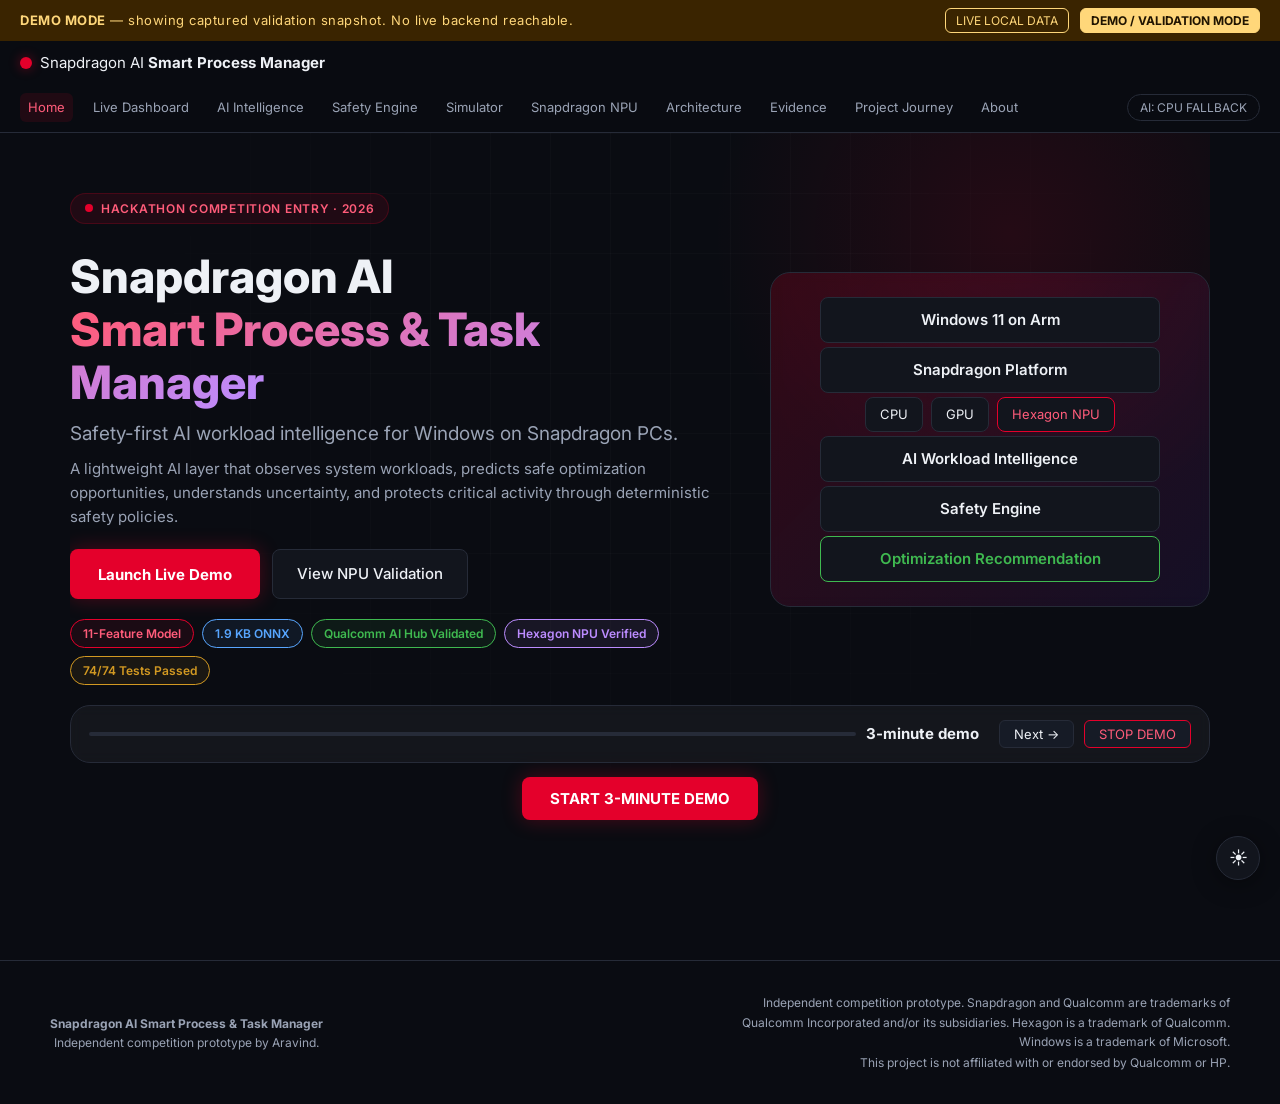
==== website/index.html @ 173e1f27 "Build competition website and deploy to Vercel" ====
<!doctype html>
<html lang="en">
<head>
<meta charset="utf-8">
<meta name="viewport" content="width=device-width, initial-scale=1">
<title>Snapdragon AI Smart Process &amp; Task Manager — Competition Showcase</title>
<meta name="description" content="Safety-first AI workload intelligence for Windows on Snapdragon PCs. ONNX model validated on Qualcomm Snapdragon X Elite CRD with Hexagon NPU execution via Qualcomm AI Hub.">
<link rel="stylesheet" href="styles.css">
<link rel="preconnect" href="https://fonts.googleapis.com">
<link rel="preconnect" href="https://fonts.gstatic.com" crossorigin>
<link href="https://fonts.googleapis.com/css2?family=Inter:wght@300;400;500;600;700;800;900&family=JetBrains+Mono:wght@400;500&display=swap" rel="stylesheet">
</head>
<body>

<!-- Mode bar -->
<div id="modebar" class="modebar" hidden>
  <span><b id="modename">DEMO MODE</b> — showing captured validation snapshot. No live backend reachable.</span>
  <span class="modeswitch">
    <button id="btn-live" title="Use live local backend if reachable">LIVE LOCAL DATA</button>
    <button id="btn-demo" class="on" title="Use bundled snapshot">DEMO / VALIDATION MODE</button>
  </span>
</div>

<!-- Navigation -->
<header class="topnav">
  <div class="brand"><span class="dot"></span><span>Snapdragon AI <b>Smart Process Manager</b></span></div>
  <nav id="nav">
    <a href="#home" class="active">Home</a>
    <a href="#dashboard">Live Dashboard</a>
    <a href="#ai">AI Intelligence</a>
    <a href="#safety">Safety Engine</a>
    <a href="#simulator">Simulator</a>
    <a href="#npu">Snapdragon NPU</a>
    <a href="#architecture">Architecture</a>
    <a href="#evidence">Evidence</a>
    <a href="#journey">Project Journey</a>
    <a href="#about">About</a>
  </nav>
  <div class="backend-pill" id="backend-pill" title="Inference backend status">…</div>
</header>

<main>

<!-- ============================================================ -->
<!-- HOME -->
<!-- ============================================================ -->
<section id="home" class="hero active">
  <div class="hero-bg">
    <div class="hero-glow"></div>
    <div class="hero-grid-bg"></div>
  </div>
  <div class="hero-content">
    <div class="hero-left">
      <div class="hero-badge">
        <span class="pulse-dot"></span>
        Hackathon Competition Entry · 2026
      </div>
      <h1>Snapdragon AI<br><span class="gradient-text">Smart Process &amp; Task Manager</span></h1>
      <p class="sub">Safety-first AI workload intelligence for Windows on Snapdragon PCs.</p>
      <p class="desc">A lightweight AI layer that observes system workloads, predicts safe optimization
      opportunities, understands uncertainty, and protects critical activity through deterministic safety policies.</p>
      <div class="cta">
        <button class="primary btn-glow" id="cta-demo">Launch Live Demo</button>
        <a class="btn-ghost" href="#npu">View NPU Validation</a>
      </div>
      <div class="badges">
        <span class="badge badge-red">11-Feature Model</span>
        <span class="badge badge-blue">1.9 KB ONNX</span>
        <span class="badge badge-green">Qualcomm AI Hub Validated</span>
        <span class="badge badge-purple">Hexagon NPU Verified</span>
        <span class="badge badge-orange">74/74 Tests Passed</span>
      </div>
    </div>
    <div class="hero-right">
      <div class="diagram glass hero-diagram">
        <div class="dnode">Windows 11 on Arm</div>
        <div class="darrow"></div>
        <div class="dnode">Snapdragon Platform</div>
        <div class="darrow"></div>
        <div class="drow"><span>CPU</span><span>GPU</span><span class="hl">Hexagon NPU</span></div>
        <div class="darrow"></div>
        <div class="dnode">AI Workload Intelligence</div>
        <div class="darrow"></div>
        <div class="dnode">Safety Engine</div>
        <div class="darrow"></div>
        <div class="dnode accent">Optimization Recommendation</div>
      </div>
    </div>
  </div>

  <!-- Demo tour bar -->
  <div class="tourbar glass" id="tourbar" hidden>
    <div class="tour-progress"><div class="tour-progress-fill" id="tour-progress"></div></div>
    <b id="tourtitle">3-minute demo</b><span id="tourtext"></span>
    <button id="tour-next" class="btn-small">Next →</button>
    <button id="tour-stop" class="btn-small btn-danger">STOP DEMO</button>
  </div>
  <div class="tourstart"><button class="primary btn-glow" id="tour-start">START 3-MINUTE DEMO</button></div>
</section>

<!-- ============================================================ -->
<!-- LIVE DASHBOARD -->
<!-- ============================================================ -->
<section id="dashboard">
  <div class="section-header">
    <h2>Live System Dashboard <span class="tag tag-green" id="dash-src">LIVE</span></h2>
    <p class="lede">Real-time system telemetry and AI-enriched process intelligence.</p>
  </div>
  <div class="grid" id="syscards"></div>

  <h3>Platform Information</h3>
  <div class="cards3" id="platform-cards"></div>

  <h3>Process Intelligence</h3>
  <div class="controls">
    <input id="q" placeholder="Filter processes by name...">
    <select id="fstate">
      <option value="">All states</option>
      <option>PROTECT</option>
      <option>OBSERVE</option>
      <option>REVIEW</option>
      <option>OPTIMIZATION CANDIDATE</option>
    </select>
    <span id="pcount" class="dim"></span>
  </div>
  <div class="tablewrap">
    <table>
      <thead><tr><th>Process</th><th>PID</th><th>CPU%</th><th>MEM%</th><th>Arch</th>
      <th>AI State</th><th>Conf</th><th>Familiarity</th><th>Safety Decision</th></tr></thead>
      <tbody id="procs"></tbody>
    </table>
  </div>
  <p class="dim small">Click any row to trace it through the AI pipeline.</p>
</section>

<!-- ============================================================ -->
<!-- AI INTELLIGENCE -->
<!-- ============================================================ -->
<section id="ai">
  <div class="section-header">
    <h2>AI Intelligence</h2>
    <p class="lede">Click a process from the dashboard to trace it through the complete AI pipeline.</p>
  </div>

  <div class="pipe" id="pipe">
    <div class="pstep" data-s="0"><b>OBSERVE</b><span>Telemetry</span></div>
    <div class="pstep" data-s="1"><b>UNDERSTAND</b><span>11 Features</span></div>
    <div class="pstep" data-s="2"><b>PREDICT</b><span>11→16→8→4</span></div>
    <div class="pstep" data-s="3"><b>CONFIDENCE / OOD</b><span>Calibrated × Familiarity</span></div>
    <div class="pstep" data-s="4"><b>SAFETY</b><span>Policy Decides</span></div>
    <div class="pstep" data-s="5"><b>RECOMMEND</b><span>Text Only</span></div>
  </div>

  <div class="card trace-card">
    <h3 id="trace-title">Select a process to trace it through the pipeline</h3>
    <div id="trace"></div>
  </div>

  <h3>Model Architecture</h3>
  <div class="arch-visual">
    <div class="arch-layer">
      <div class="arch-box input-box">11 Input Features</div>
      <div class="arch-detail">cpu_norm · cpu_trend · mem_norm · io_rate · net_level · is_foreground · on_battery · user_activity · arch_native · is_emulated · hist_cpu</div>
    </div>
    <div class="arch-connector"></div>
    <div class="arch-layer">
      <div class="arch-box">16 Neurons</div>
      <div class="arch-detail">ReLU Activation</div>
    </div>
    <div class="arch-connector"></div>
    <div class="arch-layer">
      <div class="arch-box">8 Neurons</div>
      <div class="arch-detail">ReLU Activation</div>
    </div>
    <div class="arch-connector"></div>
    <div class="arch-layer">
      <div class="arch-box">4 Outputs</div>
      <div class="arch-detail">Softmax → ArgMax</div>
    </div>
  </div>

  <div class="cards3">
    <div class="card"><h3>Model</h3><p>11 input features · MLP 11→16→8→4 · ReLU · Softmax · ArgMax · 1.9 KB ONNX · Opset 12</p></div>
    <div class="card"><h3>Confidence</h3><p>Calibrated probability × familiarity. Raw softmax is never trusted alone. Temperature scaling T=2.0 baked into the ONNX graph.</p></div>
    <div class="card"><h3>Out-of-Distribution</h3><p><b>KNOWN</b> or <b>UNKNOWN</b> — unfamiliar workloads are protected, never acted on. Centroid-distance familiarity model.</p></div>
  </div>

  <h3>Training</h3>
  <div class="cards3">
    <div class="card"><h3>Pure NumPy / Adam</h3><p>Model implemented using NumPy and exported to a hand-built ONNX graph. No sklearn/scipy dependencies.</p></div>
    <div class="card"><h3>Synthetic Data</h3><p>87.38% synthetic fit — explicitly NOT real-world accuracy. No label leakage in final training.</p></div>
    <div class="card"><h3>ONNX Operators</h3><p>Gemm · Relu · Softmax · ArgMax — four operators, 10 nodes, all verified on NPU.</p></div>
  </div>
</section>

<!-- ============================================================ -->
<!-- SAFETY ENGINE -->
<!-- ============================================================ -->
<section id="safety">
  <div class="section-header">
    <h2>AI Predicts. Safety Decides.</h2>
    <p class="lede">The system does not directly kill, terminate, suspend, or modify Windows processes.
    Every action is a simulation or recommendation only.</p>
  </div>

  <div class="cards4 safety-cards">
    <div class="card safety-card protect">
      <div class="safety-icon">&#x1F6E1;</div>
      <h3>PROTECT</h3>
      <p>Essential Windows/system activity. Never touched. This is the default under uncertainty.</p>
      <div class="safety-examples">
        <span>System-critical process</span>
        <span>Foreground application</span>
        <span>Unknown workload</span>
      </div>
    </div>
    <div class="card safety-card observe">
      <div class="safety-icon">&#x1F441;</div>
      <h3>OBSERVE</h3>
      <p>Normal activity requiring monitoring. No action taken, continuous observation.</p>
      <div class="safety-examples">
        <span>User-important process</span>
        <span>Known workload</span>
      </div>
    </div>
    <div class="card safety-card review">
      <div class="safety-icon">&#x2753;</div>
      <h3>REVIEW</h3>
      <p>Uncertain or unfamiliar workload. Low familiarity increases caution.</p>
      <div class="safety-examples">
        <span>New/unfamiliar process</span>
        <span>Low confidence score</span>
      </div>
    </div>
    <div class="card safety-card candidate">
      <div class="safety-icon">&#x2705;</div>
      <h3>OPTIMIZATION CANDIDATE</h3>
      <p>Safe recommendation opportunity — simulation only. Never destructive.</p>
      <div class="safety-examples">
        <span>Known safe flexible background</span>
        <span>High confidence + high familiarity</span>
      </div>
    </div>
  </div>

  <h3>Safety Pipeline</h3>
  <div class="safety-pipeline">
    <div class="sp-step"><b>MODEL PREDICTION</b><span>What the neural network thinks</span></div>
    <div class="sp-arrow">→</div>
    <div class="sp-step"><b>CALIBRATED CONFIDENCE</b><span>Temperature-scaled probability</span></div>
    <div class="sp-arrow">→</div>
    <div class="sp-step"><b>FAMILIARITY / OOD</b><span>Centroid distance check</span></div>
    <div class="sp-arrow">→</div>
    <div class="sp-step"><b>FINAL SAFETY DECISION</b><span>Deterministic policy</span></div>
  </div>

  <div class="card">
    <h3>Safety Principles</h3>
    <ul class="safety-principles">
      <li>Uncertainty causes <b>more caution</b>, not more aggressive optimization.</li>
      <li>A real workload receiving zero optimization candidates is acceptable.</li>
      <li>Model vote vs final decision are separate in code, API, UI, and logs.</li>
      <li>Zero process-control code paths (audited).</li>
      <li>Reversible by design — actions exist only as simulated projections.</li>
    </ul>
  </div>
</section>

<!-- ============================================================ -->
<!-- SIMULATOR -->
<!-- ============================================================ -->
<section id="simulator">
  <div class="section-header">
    <h2>Safe Optimization Simulator <span class="tag tag-orange">SIMULATED / PROJECTED</span></h2>
    <p class="lede">Non-destructive simulation. Nothing is actually killed, suspended, modified, or terminated.</p>
  </div>

  <div class="controls">
    <select id="simset">
      <option value="sync">Background Sync (optimization candidate)</option>
      <option value="active">Active Foreground App (protect)</option>
      <option value="uncertain">Uncertain Workload (review)</option>
      <option value="critical">System-Critical Process (protect)</option>
      <option value="presentation">Presentation Scenario</option>
    </select>
    <button id="simrun" class="primary">Run Simulation</button>
  </div>

  <div id="simout"></div>
</section>

<!-- ============================================================ -->
<!-- SNAPDRAGON NPU -->
<!-- ============================================================ -->
<section id="npu">
  <div class="section-header">
    <h2>Snapdragon NPU Validation <span class="tag tag-green">REAL QUALCOMM VALIDATION</span></h2>
    <p class="warn">HOSTED REFERENCE HARDWARE · MODEL-LEVEL VALIDATION · Snapdragon X Elite CRD</p>
  </div>

  <div class="cards3 npu-jobs">
    <div class="card job-card">
      <div class="job-status success">SUCCESS</div>
      <h3>Compile</h3>
      <div class="job-id">jp0m9yd0g</div>
      <p>Model: process_classifier.onnx<br>Runtime: ONNX · Input (1,11) · Opset 12</p>
    </div>
    <div class="card job-card">
      <div class="job-status success">SUCCESS</div>
      <h3>Profile</h3>
      <div class="job-id">jpxlrj1lp</div>
      <p>Target: <b>Snapdragon X Elite CRD</b><br>
      Device: sc8380xp · Windows 11<br>
      Hexagon: v73<br>
      Executed nodes: <b>10/10 NPU</b></p>
    </div>
    <div class="card job-card">
      <div class="job-status success">SUCCESS</div>
      <h3>Inference</h3>
      <div class="job-id">j5wlrew3p</div>
      <p>CPU/NPU agreement: <b>4/4</b><br>
      Max probability difference: <b>0.0015</b></p>
    </div>
  </div>

  <!-- NPU Execution Flow -->
  <h3>NPU Execution Pipeline</h3>
  <div class="npu-flow">
    <div class="npu-node">ONNX Model<br><span>1.9 KB</span></div>
    <div class="npu-arrow">→</div>
    <div class="npu-node">Qualcomm AI Hub<br><span>Cloud compile</span></div>
    <div class="npu-arrow">→</div>
    <div class="npu-node">Compile<br><span>jp0m9yd0g</span></div>
    <div class="npu-arrow">→</div>
    <div class="npu-node">Profile<br><span>jpxlrj1lp</span></div>
    <div class="npu-arrow">→</div>
    <div class="npu-node npu-hl">Hexagon NPU<br><span>v73 · 10/10 nodes</span></div>
    <div class="npu-arrow">→</div>
    <div class="npu-node">Inference<br><span>j5wlrew3p</span></div>
    <div class="npu-arrow">→</div>
    <div class="npu-node npu-accent">Output Verified<br><span>4/4 agreement</span></div>
  </div>

  <h3>CPU vs NPU Output Comparison</h3>
  <div class="tablewrap">
    <table>
      <thead><tr><th>Probe</th><th>CPU Output</th><th>NPU Output</th><th>Max Prob Diff</th><th>Agree</th></tr></thead>
      <tbody id="cmp"></tbody>
    </table>
  </div>

  <h3>Local CPU Measurements</h3>
  <div class="cards4">
    <div class="card metric"><div class="metric-value">0.024 ms</div><div class="metric-label">Single-row CPU inference</div></div>
    <div class="card metric"><div class="metric-value">0.051 ms</div><div class="metric-label">Batch-64 CPU inference</div></div>
    <div class="card metric"><div class="metric-value">13.06 ms</div><div class="metric-label">Model load time</div></div>
    <div class="card metric"><div class="metric-value">1.9 KB</div><div class="metric-label">Model size</div></div>
  </div>
  <p class="dim small">LOCAL CPU MEASUREMENTS · No battery savings claims · No universal performance claims</p>

  <!-- Hardware distinction cards -->
  <h3>Hardware Status</h3>
  <div class="cards3 hw-cards">
    <div class="card hw-card">
      <h4>Local Development Machine</h4>
      <p><b>Dell Inspiron 15</b> · Intel Core i5 · Windows x64</p>
      <p>AI backend: <b class="warn">CPU FALLBACK</b></p>
      <p class="dim">No Snapdragon NPU — expected, not a failure.</p>
    </div>
    <div class="card hw-card">
      <h4>Qualcomm Validation</h4>
      <p><b>Snapdragon X Elite CRD</b> · Hexagon v73</p>
      <p>NPU inference: <b class="ok">VERIFIED</b></p>
      <p class="dim">Hosted reference platform, not HP hardware.</p>
    </div>
    <div class="card hw-card">
      <h4>Target Platform</h4>
      <p><b>Snapdragon-powered HP PCs</b></p>
      <p>OS: Windows 11 on Arm</p>
      <p class="dim">Full application validation requires physical HP Snapdragon hardware.</p>
    </div>
  </div>
</section>

<!-- ============================================================ -->
<!-- ARCHITECTURE -->
<!-- ============================================================ -->
<section id="architecture">
  <div class="section-header">
    <h2>System Architecture</h2>
    <p class="lede">Complete pipeline from telemetry to safe recommendation.</p>
  </div>

  <div class="diagram glass arch-full">
    <div class="dnode">Windows 11 on Arm</div><div class="darrow"></div>
    <div class="dnode">System Telemetry (tiered sampler, ~1% CPU)</div><div class="darrow"></div>
    <div class="dnode">Process Feature Extraction (11 signals)</div><div class="darrow"></div>
    <div class="dnode">11-Feature AI Classifier</div><div class="darrow"></div>
    <div class="dnode">ONNX Runtime</div><div class="darrow"></div>
    <div class="dnode">Qualcomm Execution Path</div><div class="darrow"></div>
    <div class="dnode hl">Hexagon NPU on Snapdragon</div><div class="darrow"></div>
    <div class="dnode">Confidence + OOD Familiarity</div><div class="darrow"></div>
    <div class="dnode">Safety Policy Engine</div><div class="darrow"></div>
    <div class="dnode accent">Recommendation / Simulation → Dashboard</div>
  </div>

  <div class="cards2">
    <div class="card">
      <h3>Primary Path <span class="tag tag-green">REAL</span></h3>
      <p>Telemetry → Features → ONNX → Snapdragon NPU → Confidence/OOD → Safety → Recommendation</p>
    </div>
    <div class="card">
      <h3>Fallback Path <span class="tag tag-orange">CPU FALLBACK</span></h3>
      <p>Unsupported local hardware → CPU fallback. Telemetry, safety, and UI never depend on which backend runs inference.</p>
    </div>
  </div>

  <h3>Label System</h3>
  <div class="cards3">
    <div class="card"><h3><span class="tag tag-green">REAL</span></h3><p>Actually measured or verified. Real telemetry, real process list, real Qualcomm jobs, real NPU profile, real inference results, 74/74 tests.</p></div>
    <div class="card"><h3><span class="tag tag-orange">SIMULATED</span></h3><p>Generated by the safe demo simulator. Reduce background activity, defer background work, projected effects.</p></div>
    <div class="card"><h3><span class="tag tag-blue">TARGET</span></h3><p>Intended future deployment. HP Snapdragon laptop, full end-to-end HP hardware validation.</p></div>
  </div>
</section>

<!-- ============================================================ -->
<!-- EVIDENCE -->
<!-- ============================================================ -->
<section id="evidence">
  <div class="section-header">
    <h2>Competition Evidence <span class="tag tag-green">VERIFIED FACTS ONLY</span></h2>
  </div>

  <div class="cards4 evidence-grid" id="evgrid"></div>

  <h3>Validation Documents</h3>
  <div class="cards3 doc-links">
    <a class="card doc-card" href="https://github.com/Aravind13115/snapdragon/blob/main/docs/SNAPDRAGON_NPU_VALIDATION.md" target="_blank" rel="noopener">
      <h4>NPU Validation</h4><p>Phase 4 results: Hub jobs, 4/4 argmax agreement</p>
    </a>
    <a class="card doc-card" href="https://github.com/Aravind13115/snapdragon/blob/main/docs/SNAPDRAGON_NPU_BENCHMARK.md" target="_blank" rel="noopener">
      <h4>NPU Benchmark</h4><p>Real measurements: CPU timing, model size</p>
    </a>
    <a class="card doc-card" href="https://github.com/Aravind13115/snapdragon/blob/main/FINAL_COMPETITION_PACKAGE.md" target="_blank" rel="noopener">
      <h4>Competition Package</h4><p>Complete submission package</p>
    </a>
    <a class="card doc-card" href="https://github.com/Aravind13115/snapdragon/blob/main/FINAL_PHASE4_NPU_REPORT.md" target="_blank" rel="noopener">
      <h4>Phase 4 Report</h4><p>Qualcomm NPU validation details</p>
    </a>
    <a class="card doc-card" href="https://github.com/Aravind13115/snapdragon/blob/main/SUBMISSION_CHECKLIST.md" target="_blank" rel="noopener">
      <h4>Submission Checklist</h4><p>Pre-submission verification</p>
    </a>
    <a class="card doc-card" href="https://github.com/Aravind13115/snapdragon/blob/main/TEST_REPORT_PHASE1_TO_2.5.md" target="_blank" rel="noopener">
      <h4>Test Report</h4><p>Phase 1-2.5 test results</p>
    </a>
  </div>
</section>

<!-- ============================================================ -->
<!-- PROJECT JOURNEY -->
<!-- ============================================================ -->
<section id="journey">
  <div class="section-header">
    <h2>Project Journey</h2>
    <p class="lede">Complete development timeline from system observation to competition submission.</p>
  </div>

  <div class="timeline">
    <div class="tl-item">
      <div class="tl-marker done"></div>
      <div class="tl-content">
        <h3>Phase 1 — System Observation</h3>
        <p class="tl-status tag tag-green">VERIFIED</p>
        <p>Implemented real system telemetry: CPU, RAM, disk, network, battery, uptime, live process list,
        platform detection, CPU architecture detection, foreground application detection, safety guard,
        dry-run optimization planner, and dashboard.</p>
      </div>
    </div>
    <div class="tl-item">
      <div class="tl-marker done"></div>
      <div class="tl-content">
        <h3>Phase 2 — AI Layer</h3>
        <p class="tl-status tag tag-green">VERIFIED</p>
        <p>11-feature neural network (11→16→8→4, ReLU, Softmax, ArgMax). Pure NumPy/Adam training.
        ONNX export (1.9 KB, opset 12). Synthetic train/test: 93.22% train, 87.38% test.</p>
      </div>
    </div>
    <div class="tl-item">
      <div class="tl-marker done"></div>
      <div class="tl-content">
        <h3>Phase 2.5 — Calibration + OOD + Safety</h3>
        <p class="tl-status tag tag-green">VERIFIED</p>
        <p>Removed protected-process label leakage. Temperature scaling T=2.0. Centroid-distance familiarity
        model for OOD detection. Four safety states: PROTECT, OBSERVE, REVIEW, OPTIMIZATION CANDIDATE.</p>
      </div>
    </div>
    <div class="tl-item">
      <div class="tl-marker done"></div>
      <div class="tl-content">
        <h3>Phase 2.7 — Low-Overhead Monitoring</h3>
        <p class="tl-status tag tag-green">VERIFIED</p>
        <p>Tiered sampler with PID cache and reuse detection. Monitoring overhead reduced from ~6-8% bursts
        to ~1.0% steady CPU. ~70 MB RAM. Decision logging and history API.</p>
      </div>
    </div>
    <div class="tl-item">
      <div class="tl-marker done"></div>
      <div class="tl-content">
        <h3>Phase 3 — Safe Optimization Simulator</h3>
        <p class="tl-status tag tag-green">VERIFIED</p>
        <p>Non-destructive simulation with four demo scenarios. Every result marked SIMULATED or PROJECTED.
        Zero process-control code paths.</p>
      </div>
    </div>
    <div class="tl-item">
      <div class="tl-marker done"></div>
      <div class="tl-content">
        <h3>Phase 4 — Qualcomm Snapdragon NPU Validation</h3>
        <p class="tl-status tag tag-green">FULLY NPU VALIDATED</p>
        <p>Compile jp0m9yd0g, Profile jpxlrj1lp (10/10 NPU nodes), Inference j5wlrew3p (4/4 CPU/NPU agreement).
        Snapdragon X Elite CRD, Hexagon v73, Windows 11.</p>
      </div>
    </div>
    <div class="tl-item">
      <div class="tl-marker final"></div>
      <div class="tl-content">
        <h3>Final — Competition Package</h3>
        <p class="tl-status tag tag-blue">SUBMITTED</p>
        <p>Complete documentation, evidence, presentation materials, and submission checklist.
        All phases verified. Technical core frozen.</p>
      </div>
    </div>
  </div>
</section>

<!-- ============================================================ -->
<!-- DECISION HISTORY -->
<!-- ============================================================ -->
<section id="decisions">
  <div class="section-header">
    <h2>Decision History</h2>
    <p class="lede">Model vote vs safety decision, with reasons. Every decision is logged.</p>
  </div>
  <div class="controls">
    <select id="dstate">
      <option value="">All</option>
      <option>PROTECT</option>
      <option>OBSERVE</option>
      <option>REVIEW</option>
      <option>OPTIMIZATION CANDIDATE</option>
    </select>
    <span id="dcount" class="dim"></span>
  </div>
  <div class="tablewrap">
    <table>
      <thead><tr><th>Time</th><th>Process</th><th>AI State</th><th>Conf</th>
      <th>Familiarity</th><th>Safety</th><th>Recommendation</th><th>Result</th></tr></thead>
      <tbody id="decrows"></tbody>
    </table>
  </div>
</section>

<!-- ============================================================ -->
<!-- ABOUT -->
<!-- ============================================================ -->
<section id="about">
  <div class="section-header">
    <h2>About</h2>
  </div>

  <div class="card about-card">
    <p class="lede">Independent competition prototype. Safety-first AI workload intelligence
    for Windows 11 on Snapdragon-powered HP PCs.</p>
    <p>The system observes real workloads, understands workload behavior, predicts optimization
    opportunities, measures confidence and familiarity, becomes more conservative when uncertain,
    separates AI prediction from safety policy, never directly kills or modifies processes,
    and simulates optimization safely.</p>
    <p>The ONNX model has been successfully validated on Qualcomm Snapdragon X Elite reference
    hardware with Hexagon NPU execution through Qualcomm AI Hub.</p>
    <p>The technology is Snapdragon-targeted. The NPU model validation is real.
    The full HP end-to-end application still requires physical HP Snapdragon hardware.</p>
  </div>

  <div class="cards4 about-facts">
    <div class="card"><h4>AI Predicts</h4><p>11-feature ONNX neural network with calibrated confidence</p></div>
    <div class="card"><h4>Safety Decides</h4><p>Deterministic policy engine, not the AI, makes the final call</p></div>
    <div class="card"><h4>Non-Destructive</h4><p>Zero process-control operations, simulation only</p></div>
    <div class="card"><h4>NPU Validated</h4><p>Real Qualcomm AI Hub verification on Snapdragon X Elite CRD</p></div>
  </div>
</section>

</main>

<footer>
  <div class="footer-content">
    <div>
      <b>Snapdragon AI Smart Process &amp; Task Manager</b>
      <p>Independent competition prototype by Aravind.</p>
    </div>
    <div class="footer-legal">
      <p>Independent competition prototype. Snapdragon and Qualcomm are trademarks of
      Qualcomm Incorporated and/or its subsidiaries. Hexagon is a trademark of Qualcomm.
      Windows is a trademark of Microsoft.</p>
      <p>This project is not affiliated with or endorsed by Qualcomm or HP.</p>
    </div>
  </div>
</footer>

<script src="site.js"></script>
</body>
</html>
---- website/styles.css ----
/* ============================================================
   Snapdragon AI Smart Process Manager — Competition Showcase
   Premium dark theme with Snapdragon-inspired red accent
   ============================================================ */

:root {
  --bg: #0a0c12;
  --bg2: #0e1118;
  --panel: rgba(255,255,255,.045);
  --card: #12151d;
  --card2: #161b26;
  --line: #262b38;
  --line2: #2e3547;
  --txt: #eef1f6;
  --dim: #9aa3b5;
  --dim2: #6b7385;
  --acc: #e4002b;
  --acc2: #ff5c7a;
  --acc-glow: rgba(228,0,43,.45);
  --ok: #3fb950;
  --ok-dim: #2d8a3e;
  --warn: #d29922;
  --warn-dim: #a67c00;
  --blue: #58a6ff;
  --purple: #bc8cff;
  --grad: linear-gradient(135deg, rgba(228,0,43,.18), rgba(88,40,160,.14));
  --grad2: linear-gradient(135deg, rgba(228,0,43,.25), rgba(188,140,255,.15));
  --radius: 14px;
  --radius-sm: 8px;
  --radius-lg: 20px;
  --shadow: 0 4px 24px rgba(0,0,0,.4);
  --shadow-lg: 0 8px 48px rgba(0,0,0,.5);
  --font: 'Inter', system-ui, -apple-system, sans-serif;
  --mono: 'JetBrains Mono', 'Consolas', monospace;
  --transition: .3s cubic-bezier(.4,0,.2,1);
}

/* Light theme overrides */
body.light-theme {
  --bg: #f5f6f8;
  --bg2: #ffffff;
  --panel: rgba(0,0,0,.03);
  --card: #ffffff;
  --card2: #f0f1f4;
  --line: #dde0e6;
  --line2: #c8ccd4;
  --txt: #1a1d24;
  --dim: #5a6270;
  --dim2: #8a92a0;
  --shadow: 0 4px 16px rgba(0,0,0,.08);
  --shadow-lg: 0 8px 32px rgba(0,0,0,.12);
  --grad: linear-gradient(135deg, rgba(228,0,43,.08), rgba(88,40,160,.06));
  --grad2: linear-gradient(135deg, rgba(228,0,43,.12), rgba(188,140,255,.08));
}

/* Theme transition */
body, .card, .glass, .topnav, .modebar, table, th, td, input, select, button, .dnode, .npu-node, .tl-content, .sp-step, .arch-box {
  transition: background-color var(--transition), color var(--transition), border-color var(--transition), box-shadow var(--transition);
}

* { box-sizing: border-box; margin: 0; padding: 0; }

body {
  background: var(--bg);
  color: var(--txt);
  font: 15px/1.6 var(--font);
  -webkit-font-smoothing: antialiased;
  overflow-x: hidden;
}

a { color: var(--blue); text-decoration: none; }
a:hover { text-decoration: underline; }

/* ============ MODE BAR ============ */
.modebar {
  display: flex;
  justify-content: space-between;
  align-items: center;
  gap: 12px;
  flex-wrap: wrap;
  padding: 8px 20px;
  background: #3a2400;
  color: #ffd77a;
  font-size: 13px;
  letter-spacing: .04em;
}
body.light-theme .modebar { background: #fff3cd; color: #856404; }
.modeswitch button { cursor: pointer; }
.modeswitch button {
  background: transparent;
  color: #ffd77a;
  border: 1px solid #ffd77a;
  border-radius: 6px;
  padding: 4px 10px;
  margin-left: 6px;
  font-size: 12px;
  font-family: var(--font);
}
.modeswitch button.on { background: #ffd77a; color: #201400; font-weight: 700; }

/* ============ NAVIGATION ============ */
.topnav {
  position: sticky;
  top: 0;
  z-index: 50;
  display: flex;
  align-items: center;
  gap: 18px;
  padding: 10px 20px;
  background: rgba(10,12,18,.92);
  backdrop-filter: blur(12px);
  -webkit-backdrop-filter: blur(12px);
  border-bottom: 1px solid var(--line);
  flex-wrap: wrap;
}
body.light-theme .topnav { background: rgba(245,246,248,.92); }
.brand {
  display: flex;
  align-items: center;
  gap: 8px;
  font-size: 15px;
  white-space: nowrap;
}
.dot {
  width: 12px;
  height: 12px;
  border-radius: 50%;
  background: var(--acc);
  box-shadow: 0 0 12px var(--acc-glow);
  animation: pulse 2s infinite;
}
@keyframes pulse {
  0%, 100% { box-shadow: 0 0 8px var(--acc-glow); }
  50% { box-shadow: 0 0 20px var(--acc-glow); }
}
#nav { display: flex; gap: 12px; flex-wrap: wrap; font-size: 13px; }
#nav a { color: var(--dim); text-decoration: none; padding: 4px 8px; border-radius: 6px; transition: all var(--transition); }
#nav a:hover { color: var(--txt); background: var(--panel); text-decoration: none; }
#nav a.active { color: var(--acc2); background: rgba(228,0,43,.1); }
.backend-pill {
  margin-left: auto;
  font-size: 12px;
  border: 1px solid var(--line);
  border-radius: 20px;
  padding: 3px 12px;
  color: var(--dim);
  white-space: nowrap;
}

/* ============ MAIN LAYOUT ============ */
main { max-width: 1180px; margin: 0 auto; padding: 0 20px 60px; }
section { padding: 40px 0 8px; display: none; }
section.active { display: block; animation: fadeIn .5s ease; }
@keyframes fadeIn { from { opacity: 0; transform: translateY(12px); } to { opacity: 1; transform: translateY(0); } }

.section-header { margin-bottom: 20px; }
h1 { font-size: clamp(28px, 4.5vw, 46px); line-height: 1.15; margin: 10px 0; font-weight: 800; }
h2 { font-size: 26px; margin: 0 0 8px; font-weight: 700; }
h3 { font-size: 16px; margin: 18px 0 8px; font-weight: 600; }
h4 { font-size: 14px; margin: 8px 0 4px; font-weight: 600; }
.sub { font-size: 19px; color: var(--dim); margin-bottom: 8px; }
.desc { color: var(--dim); max-width: 640px; margin-bottom: 12px; }
.lede { color: var(--dim); max-width: 900px; margin-bottom: 16px; }
.dim { color: var(--dim); }
.small { font-size: 12px; }
.warn { color: var(--warn); }
.ok { color: var(--ok); }
.hl { color: var(--acc2); }

/* ============ HERO ============ */
.hero { position: relative; padding: 60px 0 40px; overflow: hidden; }
.hero-bg { position: absolute; top: 0; left: 0; right: 0; bottom: 0; pointer-events: none; z-index: -1; }
.hero-glow {
  position: absolute;
  top: -200px;
  right: -100px;
  width: 600px;
  height: 600px;
  background: radial-gradient(circle, rgba(228,0,43,.12) 0%, transparent 70%);
  border-radius: 50%;
  animation: glowPulse 4s ease-in-out infinite;
}
@keyframes glowPulse {
  0%, 100% { opacity: .6; transform: scale(1); }
  50% { opacity: 1; transform: scale(1.1); }
}
.hero-grid-bg {
  position: absolute;
  inset: 0;
  background-image:
    linear-gradient(rgba(255,255,255,.02) 1px, transparent 1px),
    linear-gradient(90deg, rgba(255,255,255,.02) 1px, transparent 1px);
  background-size: 60px 60px;
  mask-image: radial-gradient(ellipse at 50% 30%, black 30%, transparent 70%);
}
.hero-content {
  display: grid;
  grid-template-columns: 1.2fr .8fr;
  gap: 40px;
  align-items: center;
}
@media (max-width: 860px) { .hero-content { grid-template-columns: 1fr; } }
.hero-badge {
  display: inline-flex;
  align-items: center;
  gap: 8px;
  font-size: 12px;
  font-weight: 600;
  letter-spacing: .06em;
  text-transform: uppercase;
  color: var(--acc2);
  background: rgba(228,0,43,.1);
  border: 1px solid rgba(228,0,43,.2);
  border-radius: 20px;
  padding: 5px 14px;
  margin-bottom: 16px;
}
.pulse-dot {
  width: 8px; height: 8px;
  border-radius: 50%;
  background: var(--acc);
  animation: pulse 2s infinite;
}
.gradient-text {
  background: linear-gradient(135deg, var(--acc2), var(--purple));
  -webkit-background-clip: text;
  -webkit-text-fill-color: transparent;
  background-clip: text;
}
.cta { display: flex; gap: 12px; margin: 20px 0; flex-wrap: wrap; }
button { cursor: pointer; font-family: var(--font); }
.primary {
  background: var(--acc);
  color: #fff;
  border: none;
  border-radius: var(--radius-sm);
  padding: 12px 28px;
  font-size: 15px;
  font-weight: 700;
  transition: all var(--transition);
}
.primary:hover { background: #c00025; transform: translateY(-1px); box-shadow: 0 4px 16px rgba(228,0,43,.4); }
.btn-glow { box-shadow: 0 0 20px rgba(228,0,43,.3); }
.btn-ghost {
  background: var(--card);
  color: var(--txt);
  border: 1px solid var(--line);
  border-radius: var(--radius-sm);
  padding: 12px 24px;
  font-size: 15px;
  font-weight: 500;
  text-decoration: none;
  display: inline-block;
  transition: all var(--transition);
}
.btn-ghost:hover { border-color: var(--acc); color: var(--acc2); text-decoration: none; }
.btn-small {
  background: var(--card2);
  color: var(--txt);
  border: 1px solid var(--line);
  border-radius: 6px;
  padding: 5px 14px;
  font-size: 13px;
  transition: all var(--transition);
}
.btn-small:hover { border-color: var(--acc); }
.btn-danger { border-color: var(--acc); color: var(--acc2); }
.badges { display: flex; gap: 8px; flex-wrap: wrap; margin-top: 14px; }
.badge {
  font-size: 12px;
  font-weight: 600;
  border-radius: 20px;
  padding: 4px 12px;
  border: 1px solid;
}
.badge-red { border-color: var(--acc); color: var(--acc2); background: rgba(228,0,43,.08); }
.badge-blue { border-color: var(--blue); color: var(--blue); background: rgba(88,166,255,.08); }
.badge-green { border-color: var(--ok); color: var(--ok); background: rgba(63,185,80,.08); }
.badge-purple { border-color: var(--purple); color: var(--purple); background: rgba(188,140,255,.08); }
.badge-orange { border-color: var(--warn); color: var(--warn); background: rgba(210,153,34,.08); }

/* ============ DIAGRAM ============ */
.glass {
  background: var(--panel);
  border: 1px solid var(--line);
  border-radius: var(--radius-lg);
  padding: 20px;
  backdrop-filter: blur(6px);
}
.diagram { text-align: center; background: var(--grad); }
.dnode {
  background: var(--card);
  border: 1px solid var(--line);
  border-radius: var(--radius-sm);
  padding: 10px 16px;
  margin: 4px auto;
  max-width: 340px;
  font-weight: 600;
  transition: all var(--transition);
}
.dnode:hover { border-color: var(--acc); box-shadow: 0 0 12px rgba(228,0,43,.15); }
.dnode.hl { border-color: var(--acc); color: var(--acc2); box-shadow: 0 0 16px rgba(228,0,43,.12); }
.dnode.accent { border-color: var(--ok); color: var(--ok); }
.darrow { color: var(--dim); line-height: 1; font-size: 18px; }
.drow { display: flex; gap: 8px; justify-content: center; flex-wrap: wrap; }
.drow span {
  background: var(--card);
  border: 1px solid var(--line);
  border-radius: var(--radius-sm);
  padding: 6px 14px;
  font-size: 13px;
}
.drow span.hl { border-color: var(--acc); color: var(--acc2); }

/* ============ TOUR ============ */
.tourbar {
  display: flex;
  gap: 10px;
  align-items: center;
  margin-top: 20px;
  flex-wrap: wrap;
  padding: 14px 18px;
}
.tour-progress {
  flex: 1;
  min-width: 120px;
  height: 4px;
  background: var(--line);
  border-radius: 4px;
  overflow: hidden;
}
.tour-progress-fill {
  height: 100%;
  background: var(--acc);
  border-radius: 4px;
  transition: width .5s ease;
  width: 0%;
}
.tourstart { margin-top: 14px; text-align: center; }

/* ============ CARDS ============ */
.cards2 { display: grid; grid-template-columns: repeat(auto-fit, minmax(320px, 1fr)); gap: 14px; }
.cards3 { display: grid; grid-template-columns: repeat(auto-fit, minmax(280px, 1fr)); gap: 14px; }
.cards4 { display: grid; grid-template-columns: repeat(auto-fit, minmax(240px, 1fr)); gap: 14px; }
.card {
  background: var(--card);
  border: 1px solid var(--line);
  border-radius: var(--radius);
  padding: 18px;
  transition: all var(--transition);
}
.card:hover { border-color: var(--line2); box-shadow: var(--shadow); transform: translateY(-2px); }
.card .big { font-size: 24px; font-weight: 700; }
.grid { display: grid; grid-template-columns: repeat(auto-fit, minmax(150px, 1fr)); gap: 12px; margin-bottom: 16px; }

/* ============ TAGS ============ */
.tag {
  font-size: 11px;
  font-weight: 600;
  border: 1px solid;
  border-radius: 12px;
  padding: 2px 10px;
  vertical-align: middle;
  letter-spacing: .04em;
}
.tag-green { border-color: var(--ok); color: var(--ok); background: rgba(63,185,80,.08); }
.tag-orange { border-color: var(--warn); color: var(--warn); background: rgba(210,153,34,.08); }
.tag-blue { border-color: var(--blue); color: var(--blue); background: rgba(88,166,255,.08); }

/* ============ TABLES ============ */
.controls { display: flex; gap: 8px; margin: 12px 0; flex-wrap: wrap; align-items: center; }
input, select {
  background: var(--card2);
  color: var(--txt);
  border: 1px solid var(--line);
  border-radius: 6px;
  padding: 8px 12px;
  font-size: 14px;
  font-family: var(--font);
  transition: border-color var(--transition);
}
input:focus, select:focus { outline: none; border-color: var(--acc); }
.tablewrap { overflow-x: auto; border: 1px solid var(--line); border-radius: var(--radius); }
table { width: 100%; border-collapse: collapse; font-size: 13px; min-width: 760px; }
th, td { text-align: left; padding: 8px 12px; border-bottom: 1px solid var(--line); }
th { color: var(--dim); font-size: 11px; text-transform: uppercase; letter-spacing: .06em; background: var(--card2); }
tr:hover td { background: var(--panel); }
td { transition: background var(--transition); }

/* ============ PIPELINE ============ */
.pipe { display: flex; gap: 6px; flex-wrap: wrap; margin: 16px 0; }
.pstep {
  flex: 1;
  min-width: 120px;
  background: var(--card);
  border: 1px solid var(--line);
  border-radius: var(--radius);
  padding: 14px 10px;
  text-align: center;
  transition: all .4s ease;
}
.pstep span { display: block; font-size: 11px; color: var(--dim); margin-top: 4px; }
.pstep b { font-size: 13px; }
.pstep.lit {
  border-color: var(--acc);
  box-shadow: 0 0 16px rgba(228,0,43,.35);
  transform: scale(1.04);
  background: rgba(228,0,43,.06);
}
.trace-card { min-height: 120px; }

/* ============ ARCHITECTURE VISUAL ============ */
.arch-visual {
  display: flex;
  align-items: center;
  gap: 0;
  margin: 20px 0;
  flex-wrap: wrap;
  justify-content: center;
}
.arch-layer { text-align: center; }
.arch-box {
  background: var(--card);
  border: 2px solid var(--line);
  border-radius: var(--radius);
  padding: 14px 20px;
  font-weight: 700;
  font-size: 15px;
  transition: all var(--transition);
}
.arch-box:hover { border-color: var(--acc); box-shadow: 0 0 16px rgba(228,0,43,.2); }
.arch-detail { font-size: 11px; color: var(--dim); margin-top: 4px; max-width: 200px; }
.arch-connector {
  width: 40px;
  height: 2px;
  background: var(--line2);
  position: relative;
  flex-shrink: 0;
}
.arch-connector::after {
  content: '';
  position: absolute;
  right: 0;
  top: -3px;
  border: 4px solid transparent;
  border-left-color: var(--line2);
}

/* ============ SAFETY ============ */
.safety-cards { margin: 20px 0; }
.safety-card { text-align: center; position: relative; overflow: hidden; }
.safety-card::before {
  content: '';
  position: absolute;
  top: 0; left: 0; right: 0;
  height: 3px;
}
.safety-card.protect::before { background: var(--acc); }
.safety-card.observe::before { background: var(--blue); }
.safety-card.review::before { background: var(--warn); }
.safety-card.candidate::before { background: var(--ok); }
.safety-icon { font-size: 36px; margin-bottom: 8px; }
.safety-examples { margin-top: 10px; display: flex; flex-direction: column; gap: 4px; }
.safety-examples span {
  font-size: 11px;
  color: var(--dim);
  background: var(--card2);
  border-radius: 4px;
  padding: 3px 8px;
}
.safety-pipeline {
  display: flex;
  align-items: center;
  gap: 8px;
  flex-wrap: wrap;
  margin: 20px 0;
}
.sp-step {
  flex: 1;
  min-width: 140px;
  background: var(--card);
  border: 1px solid var(--line);
  border-radius: var(--radius);
  padding: 14px;
  text-align: center;
}
.sp-step b { display: block; font-size: 13px; margin-bottom: 4px; }
.sp-step span { font-size: 11px; color: var(--dim); }
.sp-arrow { font-size: 20px; color: var(--dim); flex-shrink: 0; }
.safety-principles { padding-left: 20px; }
.safety-principles li { margin-bottom: 8px; }

/* ============ SIMULATOR ============ */
#simout { margin-top: 16px; }
.sim-result {
  margin-top: 10px;
  padding: 12px;
  background: var(--card2);
  border-radius: var(--radius-sm);
  border: 1px solid var(--line);
  font-size: 13px;
}
.sim-stage {
  display: inline-block;
  font-size: 11px;
  font-weight: 600;
  padding: 3px 10px;
  border-radius: 12px;
  margin: 2px;
  background: var(--card2);
  border: 1px solid var(--line);
  color: var(--dim);
}
.sim-stage.active { border-color: var(--acc); color: var(--acc2); background: rgba(228,0,43,.08); }
.sim-stage.done { border-color: var(--ok); color: var(--ok); background: rgba(63,185,80,.08); }

/* ============ NPU ============ */
.npu-jobs { margin: 20px 0; }
.job-card { position: relative; padding-top: 24px; }
.job-status {
  position: absolute;
  top: 10px;
  right: 12px;
  font-size: 10px;
  font-weight: 700;
  padding: 2px 10px;
  border-radius: 12px;
  letter-spacing: .04em;
}
.job-status.success { background: rgba(63,185,80,.15); color: var(--ok); border: 1px solid var(--ok-dim); }
.job-id { font-family: var(--mono); font-size: 13px; color: var(--blue); margin: 4px 0; }
.npu-flow {
  display: flex;
  align-items: center;
  gap: 6px;
  flex-wrap: wrap;
  margin: 20px 0;
  justify-content: center;
}
.npu-node {
  background: var(--card);
  border: 1px solid var(--line);
  border-radius: var(--radius);
  padding: 12px 16px;
  text-align: center;
  min-width: 100px;
  transition: all var(--transition);
}
.npu-node span { display: block; font-size: 11px; color: var(--dim); margin-top: 2px; }
.npu-node:hover { border-color: var(--acc); transform: translateY(-2px); }
.npu-node.npu-hl { border-color: var(--acc); background: rgba(228,0,43,.06); box-shadow: 0 0 20px rgba(228,0,43,.15); }
.npu-node.npu-accent { border-color: var(--ok); background: rgba(63,185,80,.06); }
.npu-arrow { font-size: 18px; color: var(--dim); flex-shrink: 0; }
.metric { text-align: center; }
.metric-value { font-size: 28px; font-weight: 800; color: var(--acc2); }
.metric-label { font-size: 12px; color: var(--dim); margin-top: 4px; }
.hw-cards { margin: 20px 0; }
.hw-card h4 { color: var(--acc2); }

/* ============ ARCHITECTURE FULL ============ */
.arch-full { margin: 20px 0; padding: 30px 20px; }

/* ============ EVIDENCE ============ */
.evidence-grid { margin: 20px 0; }
.doc-links { margin: 16px 0; }
.doc-card { display: block; text-decoration: none; transition: all var(--transition); }
.doc-card:hover { border-color: var(--acc); text-decoration: none; transform: translateY(-2px); }
.doc-card h4 { color: var(--blue); }
.doc-card p { font-size: 13px; color: var(--dim); }

/* ============ TIMELINE ============ */
.timeline { position: relative; padding-left: 30px; margin: 20px 0; }
.timeline::before {
  content: '';
  position: absolute;
  left: 8px;
  top: 0;
  bottom: 0;
  width: 2px;
  background: var(--line2);
}
.tl-item { position: relative; margin-bottom: 24px; }
.tl-marker {
  position: absolute;
  left: -26px;
  top: 4px;
  width: 14px;
  height: 14px;
  border-radius: 50%;
  background: var(--ok);
  border: 3px solid var(--bg);
  box-shadow: 0 0 8px rgba(63,185,80,.4);
}
.tl-marker.final { background: var(--acc); box-shadow: 0 0 8px rgba(228,0,43,.4); }
.tl-content { background: var(--card); border: 1px solid var(--line); border-radius: var(--radius); padding: 16px 18px; }
.tl-content h3 { margin: 0 0 4px; }
.tl-status { margin-bottom: 8px; }

/* ============ ABOUT ============ */
.about-card { margin: 16px 0; }
.about-facts { margin: 16px 0; }

/* ============ FOOTER ============ */
footer {
  text-align: center;
  color: var(--dim);
  font-size: 12px;
  padding: 30px 20px;
  border-top: 1px solid var(--line);
  margin-top: 40px;
}
.footer-content {
  max-width: 1180px;
  margin: 0 auto;
  display: flex;
  justify-content: space-between;
  align-items: center;
  flex-wrap: wrap;
  gap: 16px;
}
.footer-legal { text-align: right; max-width: 500px; }
.footer-legal p { margin: 2px 0; }

/* ============ VERCEL SPEED INSIGHTS (hidden) ============ */
vercel-speed-insights { display: none !important; }

/* ============ RESPONSIVE ============ */
@media (max-width: 768px) {
  .topnav { padding: 8px 12px; gap: 8px; }
  #nav { gap: 6px; font-size: 12px; }
  #nav a { padding: 3px 6px; }
  .brand { font-size: 13px; }
  .backend-pill { display: none; }
  main { padding: 0 12px 40px; }
  h1 { font-size: 26px; }
  h2 { font-size: 22px; }
  .cards3, .cards4 { grid-template-columns: 1fr; }
  .pipe { flex-direction: column; }
  .pstep { min-width: auto; }
  .safety-pipeline { flex-direction: column; }
  .sp-arrow { transform: rotate(90deg); }
  .arch-visual { flex-direction: column; }
  .arch-connector { width: 2px; height: 30px; }
  .arch-connector::after { right: -3px; top: auto; bottom: 0; border: 4px solid transparent; border-top-color: var(--line2); }
  .npu-flow { flex-direction: column; }
  .npu-arrow { transform: rotate(90deg); }
  .hero { padding: 30px 0 20px; }
  .footer-content { flex-direction: column; text-align: center; }
  .footer-legal { text-align: center; }
  table { min-width: 600px; }
}

/* ============ SCROLLBAR ============ */
::-webkit-scrollbar { width: 8px; height: 8px; }
::-webkit-scrollbar-track { background: var(--bg); }
::-webkit-scrollbar-thumb { background: var(--line2); border-radius: 4px; }
::-webkit-scrollbar-thumb:hover { background: var(--dim); }

/* ============ SELECTION ============ */
::selection { background: rgba(228,0,43,.3); color: #fff; }

/* ============ THEME TOGGLE ============ */
.theme-toggle {
  position: fixed;
  bottom: 20px;
  right: 20px;
  z-index: 100;
  width: 44px;
  height: 44px;
  border-radius: 50%;
  background: var(--card);
  border: 1px solid var(--line);
  display: flex;
  align-items: center;
  justify-content: center;
  cursor: pointer;
  box-shadow: var(--shadow);
  transition: all var(--transition);
  font-size: 18px;
}
.theme-toggle:hover { border-color: var(--acc); box-shadow: 0 0 16px rgba(228,0,43,.2); }
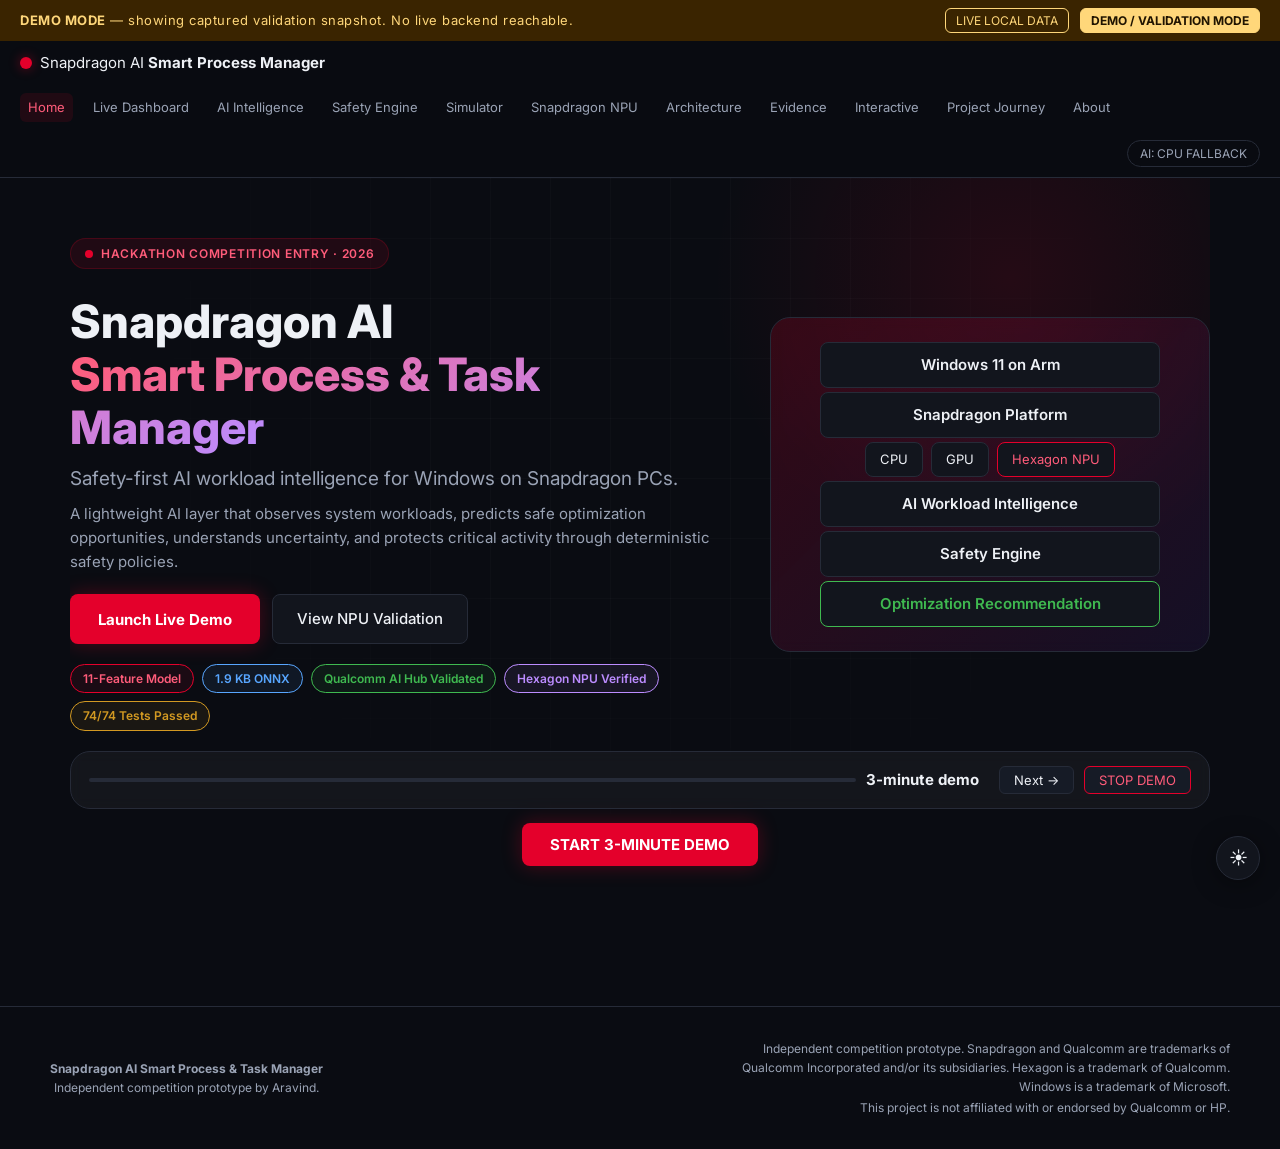
==== commit f4a5110d: "Add interactive technology environment with cursor particle system and scene transitions" ====
--- a/website/index.html
+++ b/website/index.html
@@ -33,6 +33,7 @@
     <a href="#npu">Snapdragon NPU</a>
     <a href="#architecture">Architecture</a>
     <a href="#evidence">Evidence</a>
+    <a href="#interactive">Interactive</a>
     <a href="#journey">Project Journey</a>
     <a href="#about">About</a>
   </nav>
@@ -96,6 +97,184 @@
     <button id="tour-stop" class="btn-small btn-danger">STOP DEMO</button>
   </div>
   <div class="tourstart"><button class="primary btn-glow" id="tour-start">START 3-MINUTE DEMO</button></div>
+</section>
+
+<!-- ============================================================ -->
+<!-- INTERACTIVE ARCHITECTURE -->
+<!-- ============================================================ -->
+<section id="interactive">
+  <div class="section-header">
+    <h2>Interactive Technology Environment</h2>
+    <p class="lede">Hover, click, or tap each technology node to explore what it does, why it exists, and how it connects to the next component.</p>
+  </div>
+
+  <div class="interactive-layout">
+    <div class="interactive-nodes" id="interactive-nodes">
+      <div class="inode" data-scene="windows" tabindex="0" role="button" aria-label="Windows 11 technology node">
+        <div class="inode-icon">&#x1F5A5;</div>
+        <div class="inode-label">Windows 11</div>
+        <div class="inode-sub">Workload Environment</div>
+      </div>
+      <div class="inode" data-scene="snapdragon" tabindex="0" role="button" aria-label="Snapdragon technology node">
+        <div class="inode-icon">&#x26A1;</div>
+        <div class="inode-label">Snapdragon</div>
+        <div class="inode-sub">Platform Silicon</div>
+      </div>
+      <div class="inode" data-scene="ai" tabindex="0" role="button" aria-label="AI Intelligence technology node">
+        <div class="inode-icon">&#x1F9E0;</div>
+        <div class="inode-label">AI Intelligence</div>
+        <div class="inode-sub">Neural Network</div>
+      </div>
+      <div class="inode" data-scene="safety" tabindex="0" role="button" aria-label="Safety Engine technology node">
+        <div class="inode-icon">&#x1F6E1;</div>
+        <div class="inode-label">Safety Engine</div>
+        <div class="inode-sub">Decision Gate</div>
+      </div>
+      <div class="inode" data-scene="optimization" tabindex="0" role="button" aria-label="Optimization Recommendation technology node">
+        <div class="inode-icon">&#x2705;</div>
+        <div class="inode-label">Optimization</div>
+        <div class="inode-sub">Recommendation</div>
+      </div>
+    </div>
+
+    <div class="scene-container" id="scene-container">
+      <div class="scene" data-scene="windows">
+        <div class="scene-label">Windows 11 Environment</div>
+        <div class="windows-desktop">
+          <div class="win-app foreground">
+            <div class="win-titlebar">Foreground App</div>
+            <div class="win-content">Active workload</div>
+          </div>
+          <div class="win-app background">
+            <div class="win-titlebar">Background App</div>
+            <div class="win-content">Background sync</div>
+          </div>
+          <div class="win-app system">
+            <div class="win-titlebar">System Process</div>
+            <div class="win-content">Windows service</div>
+          </div>
+          <div class="taskbar">
+            <div class="taskbar-item">Start</div>
+            <div class="taskbar-item">Search</div>
+            <div class="taskbar-item active">App</div>
+          </div>
+        </div>
+        <div class="scene-caption">Windows is the workload environment being observed</div>
+      </div>
+
+      <div class="scene" data-scene="snapdragon">
+        <div class="scene-label">Snapdragon Platform</div>
+        <div class="chip-visual">
+          <div class="chip-base"></div>
+          <div class="chip-component cpu">CPU</div>
+          <div class="chip-component gpu">GPU</div>
+          <div class="chip-component npu">Hexagon NPU</div>
+          <div class="chip-trace"></div>
+        </div>
+        <div class="snapdragon-info">
+          <div class="info-item"><span class="info-label">LOCAL:</span> CPU FALLBACK</div>
+          <div class="info-item"><span class="info-label">SNAPDRAGON MODEL VALIDATION:</span> VERIFIED</div>
+        </div>
+        <div class="scene-caption">Snapdragon NPU accelerates AI inference on supported hardware</div>
+      </div>
+
+      <div class="scene" data-scene="ai">
+        <div class="scene-label">AI Workload Intelligence</div>
+        <div class="neural-viz">
+          <div class="nn-layer">
+            <div class="nn-node"></div>
+            <div class="nn-node"></div>
+            <div class="nn-node"></div>
+            <div class="nn-node"></div>
+            <div class="nn-node"></div>
+            <div class="nn-node"></div>
+            <div class="nn-node"></div>
+            <div class="nn-node"></div>
+            <div class="nn-node"></div>
+            <div class="nn-node"></div>
+          </div>
+          <div class="nn-layer">
+            <div class="nn-node"></div>
+            <div class="nn-node"></div>
+            <div class="nn-node"></div>
+            <div class="nn-node"></div>
+            <div class="nn-node"></div>
+            <div class="nn-node"></div>
+          </div>
+          <div class="nn-layer">
+            <div class="nn-node"></div>
+            <div class="nn-node"></div>
+            <div class="nn-node"></div>
+            <div class="nn-node"></div>
+            <div class="nn-node"></div>
+          </div>
+          <div class="nn-layer">
+            <div class="nn-node output"></div>
+            <div class="nn-node output"></div>
+            <div class="nn-node output"></div>
+            <div class="nn-node output"></div>
+          </div>
+        </div>
+        <div class="ai-workloads">
+          <div class="workload-card">Foreground App</div>
+          <div class="workload-card">Background Sync</div>
+          <div class="workload-card">System Process</div>
+          <div class="workload-card">Unknown Workload</div>
+        </div>
+        <div class="scene-caption">11 features → 16 → 8 → 4 → Softmax → ArgMax</div>
+      </div>
+
+      <div class="scene" data-scene="safety">
+        <div class="scene-label">Safety Engine</div>
+        <div class="safety-gate-viz">
+          <div class="safety-gate-input">AI Prediction</div>
+          <div class="safety-gate-barrier">
+            <div class="gate-shield"></div>
+          </div>
+          <div class="safety-gate-branches">
+            <div class="gate-branch protect">PROTECT</div>
+            <div class="gate-branch observe">OBSERVE</div>
+            <div class="gate-branch review">REVIEW</div>
+            <div class="gate-branch candidate">OPTIMIZATION CANDIDATE</div>
+          </div>
+        </div>
+        <div class="safety-statement">
+          <strong>AI PREDICTS. SAFETY DECIDES.</strong>
+        </div>
+        <div class="scene-caption">The safety gate sits between AI prediction and any action</div>
+      </div>
+
+      <div class="scene" data-scene="optimization">
+        <div class="scene-label">Optimization Recommendation</div>
+        <div class="optimization-flow">
+          <div class="opt-step">Workload</div>
+          <div class="opt-arrow">→</div>
+          <div class="opt-step">AI Interpretation</div>
+          <div class="opt-arrow">→</div>
+          <div class="opt-step">Safety Check</div>
+          <div class="opt-arrow">→</div>
+          <div class="opt-step">Recommendation</div>
+          <div class="opt-arrow">→</div>
+          <div class="opt-step simulated">Simulation</div>
+        </div>
+        <div class="opt-outputs">
+          <div class="opt-output">REDUCE BACKGROUND ACTIVITY</div>
+          <div class="opt-output">DEFER BACKGROUND WORK</div>
+          <div class="opt-output">PROTECT FOREGROUND ACTIVITY</div>
+          <div class="opt-output">PROTECT SYSTEM-CRITICAL PROCESS</div>
+        </div>
+        <div class="scene-caption">Every recommendation is SIMULATED or PROJECTED — never destructive</div>
+      </div>
+    </div>
+
+    <div class="context-panel" id="context-panel">
+      <div class="context-placeholder">
+        <p>Select a technology node to explore its role in the system.</p>
+      </div>
+    </div>
+  </div>
+
+  <div class="cursor-canvas" id="cursor-canvas"></div>
 </section>
 
 <!-- ============================================================ -->
--- a/website/styles.css
+++ b/website/styles.css
@@ -679,3 +679,576 @@
   font-size: 18px;
 }
 .theme-toggle:hover { border-color: var(--acc); box-shadow: 0 0 16px rgba(228,0,43,.2); }
+
+/* ============================================================
+   INTERACTIVE TECHNOLOGY ENVIRONMENT
+   ============================================================ */
+
+.interactive-layout {
+  display: grid;
+  grid-template-columns: 200px 1fr 280px;
+  gap: 20px;
+  align-items: start;
+}
+
+@media (max-width: 1024px) {
+  .interactive-layout { grid-template-columns: 160px 1fr; }
+  .context-panel { grid-column: 1 / -1; }
+}
+
+@media (max-width: 768px) {
+  .interactive-layout { grid-template-columns: 1fr; }
+  .interactive-nodes { flex-direction: row; flex-wrap: wrap; }
+}
+
+/* Interactive nodes */
+.interactive-nodes {
+  display: flex;
+  flex-direction: column;
+  gap: 10px;
+  position: sticky;
+  top: 70px;
+}
+
+.inode {
+  background: var(--card);
+  border: 2px solid var(--line);
+  border-radius: var(--radius);
+  padding: 14px 12px;
+  text-align: center;
+  cursor: pointer;
+  transition: all .4s cubic-bezier(.4,0,.2,1);
+  position: relative;
+  overflow: hidden;
+  outline: none;
+}
+
+.inode::before {
+  content: '';
+  position: absolute;
+  top: 0; left: 0; right: 0;
+  height: 3px;
+  background: var(--line2);
+  transition: background .4s;
+}
+
+.inode:hover, .inode:focus-visible {
+  border-color: var(--acc);
+  transform: translateX(4px);
+  box-shadow: 0 4px 20px rgba(228,0,43,.15);
+}
+
+.inode.active {
+  border-color: var(--acc);
+  background: rgba(228,0,43,.06);
+  transform: translateX(8px);
+  box-shadow: 0 4px 24px rgba(228,0,43,.2);
+}
+
+.inode.active::before { background: var(--acc); }
+
+.inode[data-scene="windows"]:hover::before,
+.inode[data-scene="windows"].active::before { background: var(--blue); }
+.inode[data-scene="snapdragon"]:hover::before,
+.inode[data-scene="snapdragon"].active::before { background: var(--acc); }
+.inode[data-scene="ai"]:hover::before,
+.inode[data-scene="ai"].active::before { background: var(--purple); }
+.inode[data-scene="safety"]:hover::before,
+.inode[data-scene="safety"].active::before { background: var(--warn); }
+.inode[data-scene="optimization"]:hover::before,
+.inode[data-scene="optimization"].active::before { background: var(--ok); }
+
+.inode-icon { font-size: 28px; margin-bottom: 4px; }
+.inode-label { font-weight: 700; font-size: 14px; }
+.inode-sub { font-size: 11px; color: var(--dim); }
+
+/* Scene container */
+.scene-container {
+  background: var(--card);
+  border: 1px solid var(--line);
+  border-radius: var(--radius-lg);
+  min-height: 400px;
+  position: relative;
+  overflow: hidden;
+}
+
+.scene {
+  display: none;
+  padding: 24px;
+  animation: sceneIn .5s ease;
+}
+
+.scene.active { display: block; }
+
+@keyframes sceneIn {
+  from { opacity: 0; transform: scale(.97); }
+  to { opacity: 1; transform: scale(1); }
+}
+
+.scene-label {
+  font-size: 12px;
+  font-weight: 600;
+  text-transform: uppercase;
+  letter-spacing: .06em;
+  color: var(--dim);
+  margin-bottom: 16px;
+}
+
+.scene-caption {
+  margin-top: 16px;
+  padding: 10px 14px;
+  background: var(--card2);
+  border-radius: var(--radius-sm);
+  font-size: 13px;
+  color: var(--dim);
+  text-align: center;
+}
+
+/* Windows scene */
+.windows-desktop {
+  background: linear-gradient(135deg, #1a1a2e, #16213e);
+  border-radius: var(--radius);
+  height: 260px;
+  position: relative;
+  overflow: hidden;
+  border: 1px solid var(--line2);
+}
+
+.win-app {
+  position: absolute;
+  background: rgba(255,255,255,.08);
+  border: 1px solid rgba(255,255,255,.15);
+  border-radius: 6px;
+  padding: 8px;
+  font-size: 11px;
+  transition: all .6s ease;
+}
+
+.win-app.foreground {
+  top: 30px;
+  left: 50%;
+  transform: translateX(-50%);
+  width: 180px;
+  border-color: var(--blue);
+  box-shadow: 0 0 20px rgba(88,166,255,.2);
+}
+
+.win-app.background {
+  top: 40px;
+  left: 20px;
+  width: 120px;
+  opacity: .6;
+}
+
+.win-app.system {
+  top: 40px;
+  right: 20px;
+  width: 120px;
+  opacity: .4;
+}
+
+.win-titlebar {
+  font-weight: 600;
+  margin-bottom: 4px;
+  font-size: 10px;
+  color: rgba(255,255,255,.7);
+}
+
+.win-content { color: rgba(255,255,255,.5); font-size: 10px; }
+
+.taskbar {
+  position: absolute;
+  bottom: 0;
+  left: 0;
+  right: 0;
+  height: 32px;
+  background: rgba(0,0,0,.6);
+  display: flex;
+  align-items: center;
+  padding: 0 12px;
+  gap: 8px;
+}
+
+.taskbar-item {
+  font-size: 10px;
+  color: rgba(255,255,255,.5);
+  padding: 2px 8px;
+  border-radius: 4px;
+}
+
+.taskbar-item.active {
+  background: rgba(255,255,255,.1);
+  color: #fff;
+}
+
+/* Snapdragon scene */
+.chip-visual {
+  display: flex;
+  align-items: center;
+  justify-content: center;
+  gap: 16px;
+  height: 200px;
+  position: relative;
+  background: var(--grad);
+  border-radius: var(--radius);
+  border: 1px solid var(--line);
+}
+
+.chip-base {
+  position: absolute;
+  width: 200px;
+  height: 200px;
+  border: 2px solid var(--line2);
+  border-radius: 20px;
+  opacity: .3;
+}
+
+.chip-component {
+  width: 70px;
+  height: 70px;
+  border-radius: var(--radius);
+  display: flex;
+  align-items: center;
+  justify-content: center;
+  font-weight: 700;
+  font-size: 12px;
+  position: relative;
+  z-index: 1;
+  transition: all .4s ease;
+}
+
+.chip-component.cpu {
+  background: rgba(88,166,255,.15);
+  border: 2px solid var(--blue);
+}
+
+.chip-component.gpu {
+  background: rgba(188,140,255,.15);
+  border: 2px solid var(--purple);
+}
+
+.chip-component.npu {
+  background: rgba(228,0,43,.15);
+  border: 2px solid var(--acc);
+  box-shadow: 0 0 24px rgba(228,0,43,.3);
+  animation: npuPulse 2s ease-in-out infinite;
+}
+
+@keyframes npuPulse {
+  0%, 100% { box-shadow: 0 0 16px rgba(228,0,43,.2); }
+  50% { box-shadow: 0 0 32px rgba(228,0,43,.4); }
+}
+
+.chip-trace {
+  position: absolute;
+  width: 100%;
+  height: 2px;
+  background: repeating-linear-gradient(90deg, var(--acc) 0, var(--acc) 8px, transparent 8px, transparent 16px);
+  opacity: .2;
+  animation: traceFlow 3s linear infinite;
+}
+
+@keyframes traceFlow {
+  from { background-position: 0 0; }
+  to { background-position: 16px 0; }
+}
+
+.snapdragon-info {
+  display: flex;
+  gap: 16px;
+  margin-top: 12px;
+  flex-wrap: wrap;
+}
+
+.info-item {
+  font-size: 12px;
+  padding: 6px 12px;
+  background: var(--card2);
+  border-radius: var(--radius-sm);
+}
+
+.info-label { color: var(--dim); }
+
+/* AI scene */
+.neural-viz {
+  display: flex;
+  align-items: center;
+  justify-content: center;
+  gap: 24px;
+  height: 200px;
+  background: var(--grad);
+  border-radius: var(--radius);
+  border: 1px solid var(--line);
+  padding: 20px;
+}
+
+.nn-layer {
+  display: flex;
+  flex-direction: column;
+  gap: 8px;
+}
+
+.nn-node {
+  width: 20px;
+  height: 20px;
+  border-radius: 50%;
+  background: var(--card2);
+  border: 2px solid var(--line2);
+  transition: all .3s ease;
+}
+
+.nn-node.output {
+  border-color: var(--purple);
+  background: rgba(188,140,255,.2);
+}
+
+.scene.active .nn-node {
+  animation: nodeGlow 2s ease-in-out infinite;
+}
+
+.scene.active .nn-layer:nth-child(1) .nn-node { animation-delay: 0s; }
+.scene.active .nn-layer:nth-child(2) .nn-node { animation-delay: .2s; }
+.scene.active .nn-layer:nth-child(3) .nn-node { animation-delay: .4s; }
+.scene.active .nn-layer:nth-child(4) .nn-node { animation-delay: .6s; }
+
+@keyframes nodeGlow {
+  0%, 100% { box-shadow: 0 0 4px rgba(188,140,255,.2); }
+  50% { box-shadow: 0 0 12px rgba(188,140,255,.5); }
+}
+
+.ai-workloads {
+  display: flex;
+  gap: 8px;
+  margin-top: 12px;
+  flex-wrap: wrap;
+}
+
+.workload-card {
+  font-size: 11px;
+  padding: 4px 10px;
+  background: var(--card2);
+  border: 1px solid var(--line);
+  border-radius: 12px;
+  color: var(--dim);
+}
+
+/* Safety scene */
+.safety-gate-viz {
+  display: flex;
+  flex-direction: column;
+  align-items: center;
+  gap: 12px;
+  height: 220px;
+  justify-content: center;
+  background: var(--grad);
+  border-radius: var(--radius);
+  border: 1px solid var(--line);
+}
+
+.safety-gate-input {
+  font-size: 13px;
+  font-weight: 600;
+  color: var(--purple);
+}
+
+.safety-gate-barrier {
+  width: 60px;
+  height: 60px;
+  position: relative;
+  display: flex;
+  align-items: center;
+  justify-content: center;
+}
+
+.gate-shield {
+  width: 40px;
+  height: 40px;
+  border: 3px solid var(--warn);
+  border-radius: 50% 50% 50% 4px;
+  transform: rotate(-45deg);
+  background: rgba(210,153,34,.1);
+  animation: shieldPulse 3s ease-in-out infinite;
+}
+
+@keyframes shieldPulse {
+  0%, 100% { box-shadow: 0 0 8px rgba(210,153,34,.2); }
+  50% { box-shadow: 0 0 20px rgba(210,153,34,.4); }
+}
+
+.safety-gate-branches {
+  display: flex;
+  gap: 8px;
+  flex-wrap: wrap;
+  justify-content: center;
+}
+
+.gate-branch {
+  font-size: 10px;
+  font-weight: 700;
+  padding: 4px 10px;
+  border-radius: 12px;
+  border: 1px solid;
+}
+
+.gate-branch.protect { border-color: var(--acc); color: var(--acc2); background: rgba(228,0,43,.08); }
+.gate-branch.observe { border-color: var(--blue); color: var(--blue); background: rgba(88,166,255,.08); }
+.gate-branch.review { border-color: var(--warn); color: var(--warn); background: rgba(210,153,34,.08); }
+.gate-branch.candidate { border-color: var(--ok); color: var(--ok); background: rgba(63,185,80,.08); }
+
+.safety-statement {
+  text-align: center;
+  margin-top: 12px;
+  font-size: 16px;
+  letter-spacing: .04em;
+}
+
+/* Optimization scene */
+.optimization-flow {
+  display: flex;
+  align-items: center;
+  gap: 8px;
+  flex-wrap: wrap;
+  justify-content: center;
+  margin: 16px 0;
+}
+
+.opt-step {
+  font-size: 12px;
+  font-weight: 600;
+  padding: 8px 14px;
+  background: var(--card2);
+  border: 1px solid var(--line);
+  border-radius: var(--radius-sm);
+  transition: all .3s ease;
+}
+
+.opt-step.simulated {
+  border-color: var(--warn);
+  color: var(--warn);
+  background: rgba(210,153,34,.06);
+}
+
+.opt-arrow { color: var(--dim); font-size: 16px; }
+
+.opt-outputs {
+  display: flex;
+  gap: 8px;
+  flex-wrap: wrap;
+  justify-content: center;
+  margin-top: 12px;
+}
+
+.opt-output {
+  font-size: 11px;
+  padding: 6px 12px;
+  background: var(--card2);
+  border: 1px solid var(--line);
+  border-radius: var(--radius-sm);
+  color: var(--dim);
+}
+
+/* Context panel */
+.context-panel {
+  background: var(--card);
+  border: 1px solid var(--line);
+  border-radius: var(--radius-lg);
+  padding: 18px;
+  position: sticky;
+  top: 70px;
+  min-height: 200px;
+}
+
+.context-placeholder {
+  color: var(--dim);
+  font-size: 14px;
+  text-align: center;
+  padding: 40px 10px;
+}
+
+.context-content h4 {
+  margin-bottom: 8px;
+  font-size: 15px;
+}
+
+.context-content p {
+  font-size: 13px;
+  color: var(--dim);
+  margin-bottom: 10px;
+}
+
+.context-content .context-badge {
+  display: inline-block;
+  font-size: 11px;
+  font-weight: 600;
+  padding: 2px 10px;
+  border-radius: 12px;
+  margin-bottom: 8px;
+}
+
+.context-content .context-connections {
+  margin-top: 12px;
+  padding-top: 12px;
+  border-top: 1px solid var(--line);
+}
+
+.context-content .context-connections h5 {
+  font-size: 12px;
+  color: var(--dim);
+  margin-bottom: 6px;
+}
+
+.context-content .context-connections ul {
+  list-style: none;
+  padding: 0;
+}
+
+.context-content .context-connections li {
+  font-size: 12px;
+  padding: 2px 0;
+  color: var(--dim);
+}
+
+.context-content .context-connections li::before {
+  content: '\2192';
+  margin-right: 6px;
+  color: var(--acc);
+}
+
+/* Cursor canvas */
+.cursor-canvas {
+  position: fixed;
+  top: 0;
+  left: 0;
+  width: 100%;
+  height: 100%;
+  pointer-events: none;
+  z-index: 9999;
+}
+
+.cursor-particle {
+  position: absolute;
+  border-radius: 50%;
+  pointer-events: none;
+  will-change: transform, opacity;
+}
+
+.cursor-ring {
+  position: absolute;
+  border: 2px solid var(--acc);
+  border-radius: 50%;
+  pointer-events: none;
+  opacity: 0;
+  transform: translate(-50%, -50%);
+  will-change: transform, opacity;
+  z-index: 9998;
+}
+
+/* Reduced motion */
+@media (prefers-reduced-motion: reduce) {
+  .inode, .scene, .chip-component, .nn-node, .gate-shield, .chip-trace {
+    animation: none !important;
+    transition: none !important;
+  }
+  .cursor-canvas { display: none; }
+}
+
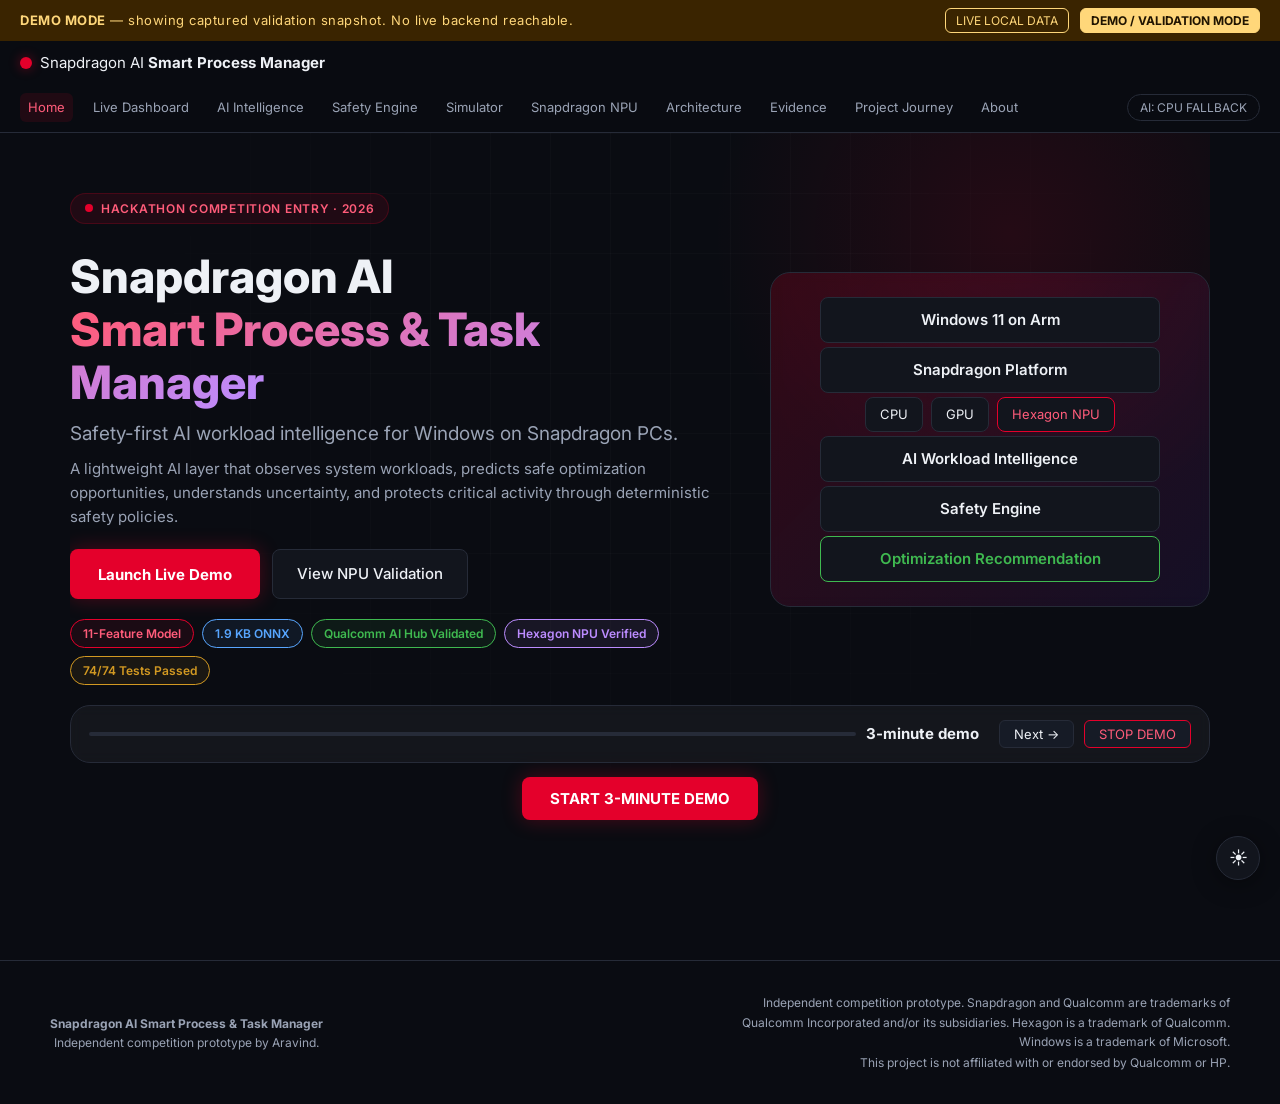
==== commit f4989cfb: "Remove interactive animations and standalone pages - revert to original website" ====
--- a/website/index.html
+++ b/website/index.html
@@ -33,7 +33,6 @@
     <a href="#npu">Snapdragon NPU</a>
     <a href="#architecture">Architecture</a>
     <a href="#evidence">Evidence</a>
-    <a href="#interactive">Interactive</a>
     <a href="#journey">Project Journey</a>
     <a href="#about">About</a>
   </nav>
@@ -97,184 +96,6 @@
     <button id="tour-stop" class="btn-small btn-danger">STOP DEMO</button>
   </div>
   <div class="tourstart"><button class="primary btn-glow" id="tour-start">START 3-MINUTE DEMO</button></div>
-</section>
-
-<!-- ============================================================ -->
-<!-- INTERACTIVE ARCHITECTURE -->
-<!-- ============================================================ -->
-<section id="interactive">
-  <div class="section-header">
-    <h2>Interactive Technology Environment</h2>
-    <p class="lede">Hover, click, or tap each technology node to explore what it does, why it exists, and how it connects to the next component.</p>
-  </div>
-
-  <div class="interactive-layout">
-    <div class="interactive-nodes" id="interactive-nodes">
-      <div class="inode" data-scene="windows" tabindex="0" role="button" aria-label="Windows 11 technology node">
-        <div class="inode-icon">&#x1F5A5;</div>
-        <div class="inode-label">Windows 11</div>
-        <div class="inode-sub">Workload Environment</div>
-      </div>
-      <div class="inode" data-scene="snapdragon" tabindex="0" role="button" aria-label="Snapdragon technology node">
-        <div class="inode-icon">&#x26A1;</div>
-        <div class="inode-label">Snapdragon</div>
-        <div class="inode-sub">Platform Silicon</div>
-      </div>
-      <div class="inode" data-scene="ai" tabindex="0" role="button" aria-label="AI Intelligence technology node">
-        <div class="inode-icon">&#x1F9E0;</div>
-        <div class="inode-label">AI Intelligence</div>
-        <div class="inode-sub">Neural Network</div>
-      </div>
-      <div class="inode" data-scene="safety" tabindex="0" role="button" aria-label="Safety Engine technology node">
-        <div class="inode-icon">&#x1F6E1;</div>
-        <div class="inode-label">Safety Engine</div>
-        <div class="inode-sub">Decision Gate</div>
-      </div>
-      <div class="inode" data-scene="optimization" tabindex="0" role="button" aria-label="Optimization Recommendation technology node">
-        <div class="inode-icon">&#x2705;</div>
-        <div class="inode-label">Optimization</div>
-        <div class="inode-sub">Recommendation</div>
-      </div>
-    </div>
-
-    <div class="scene-container" id="scene-container">
-      <div class="scene" data-scene="windows">
-        <div class="scene-label">Windows 11 Environment</div>
-        <div class="windows-desktop">
-          <div class="win-app foreground">
-            <div class="win-titlebar">Foreground App</div>
-            <div class="win-content">Active workload</div>
-          </div>
-          <div class="win-app background">
-            <div class="win-titlebar">Background App</div>
-            <div class="win-content">Background sync</div>
-          </div>
-          <div class="win-app system">
-            <div class="win-titlebar">System Process</div>
-            <div class="win-content">Windows service</div>
-          </div>
-          <div class="taskbar">
-            <div class="taskbar-item">Start</div>
-            <div class="taskbar-item">Search</div>
-            <div class="taskbar-item active">App</div>
-          </div>
-        </div>
-        <div class="scene-caption">Windows is the workload environment being observed</div>
-      </div>
-
-      <div class="scene" data-scene="snapdragon">
-        <div class="scene-label">Snapdragon Platform</div>
-        <div class="chip-visual">
-          <div class="chip-base"></div>
-          <div class="chip-component cpu">CPU</div>
-          <div class="chip-component gpu">GPU</div>
-          <div class="chip-component npu">Hexagon NPU</div>
-          <div class="chip-trace"></div>
-        </div>
-        <div class="snapdragon-info">
-          <div class="info-item"><span class="info-label">LOCAL:</span> CPU FALLBACK</div>
-          <div class="info-item"><span class="info-label">SNAPDRAGON MODEL VALIDATION:</span> VERIFIED</div>
-        </div>
-        <div class="scene-caption">Snapdragon NPU accelerates AI inference on supported hardware</div>
-      </div>
-
-      <div class="scene" data-scene="ai">
-        <div class="scene-label">AI Workload Intelligence</div>
-        <div class="neural-viz">
-          <div class="nn-layer">
-            <div class="nn-node"></div>
-            <div class="nn-node"></div>
-            <div class="nn-node"></div>
-            <div class="nn-node"></div>
-            <div class="nn-node"></div>
-            <div class="nn-node"></div>
-            <div class="nn-node"></div>
-            <div class="nn-node"></div>
-            <div class="nn-node"></div>
-            <div class="nn-node"></div>
-          </div>
-          <div class="nn-layer">
-            <div class="nn-node"></div>
-            <div class="nn-node"></div>
-            <div class="nn-node"></div>
-            <div class="nn-node"></div>
-            <div class="nn-node"></div>
-            <div class="nn-node"></div>
-          </div>
-          <div class="nn-layer">
-            <div class="nn-node"></div>
-            <div class="nn-node"></div>
-            <div class="nn-node"></div>
-            <div class="nn-node"></div>
-            <div class="nn-node"></div>
-          </div>
-          <div class="nn-layer">
-            <div class="nn-node output"></div>
-            <div class="nn-node output"></div>
-            <div class="nn-node output"></div>
-            <div class="nn-node output"></div>
-          </div>
-        </div>
-        <div class="ai-workloads">
-          <div class="workload-card">Foreground App</div>
-          <div class="workload-card">Background Sync</div>
-          <div class="workload-card">System Process</div>
-          <div class="workload-card">Unknown Workload</div>
-        </div>
-        <div class="scene-caption">11 features → 16 → 8 → 4 → Softmax → ArgMax</div>
-      </div>
-
-      <div class="scene" data-scene="safety">
-        <div class="scene-label">Safety Engine</div>
-        <div class="safety-gate-viz">
-          <div class="safety-gate-input">AI Prediction</div>
-          <div class="safety-gate-barrier">
-            <div class="gate-shield"></div>
-          </div>
-          <div class="safety-gate-branches">
-            <div class="gate-branch protect">PROTECT</div>
-            <div class="gate-branch observe">OBSERVE</div>
-            <div class="gate-branch review">REVIEW</div>
-            <div class="gate-branch candidate">OPTIMIZATION CANDIDATE</div>
-          </div>
-        </div>
-        <div class="safety-statement">
-          <strong>AI PREDICTS. SAFETY DECIDES.</strong>
-        </div>
-        <div class="scene-caption">The safety gate sits between AI prediction and any action</div>
-      </div>
-
-      <div class="scene" data-scene="optimization">
-        <div class="scene-label">Optimization Recommendation</div>
-        <div class="optimization-flow">
-          <div class="opt-step">Workload</div>
-          <div class="opt-arrow">→</div>
-          <div class="opt-step">AI Interpretation</div>
-          <div class="opt-arrow">→</div>
-          <div class="opt-step">Safety Check</div>
-          <div class="opt-arrow">→</div>
-          <div class="opt-step">Recommendation</div>
-          <div class="opt-arrow">→</div>
-          <div class="opt-step simulated">Simulation</div>
-        </div>
-        <div class="opt-outputs">
-          <div class="opt-output">REDUCE BACKGROUND ACTIVITY</div>
-          <div class="opt-output">DEFER BACKGROUND WORK</div>
-          <div class="opt-output">PROTECT FOREGROUND ACTIVITY</div>
-          <div class="opt-output">PROTECT SYSTEM-CRITICAL PROCESS</div>
-        </div>
-        <div class="scene-caption">Every recommendation is SIMULATED or PROJECTED — never destructive</div>
-      </div>
-    </div>
-
-    <div class="context-panel" id="context-panel">
-      <div class="context-placeholder">
-        <p>Select a technology node to explore its role in the system.</p>
-      </div>
-    </div>
-  </div>
-
-  <div class="cursor-canvas" id="cursor-canvas"></div>
 </section>
 
 <!-- ============================================================ -->
--- a/website/styles.css
+++ b/website/styles.css
@@ -679,576 +679,3 @@
   font-size: 18px;
 }
 .theme-toggle:hover { border-color: var(--acc); box-shadow: 0 0 16px rgba(228,0,43,.2); }
-
-/* ============================================================
-   INTERACTIVE TECHNOLOGY ENVIRONMENT
-   ============================================================ */
-
-.interactive-layout {
-  display: grid;
-  grid-template-columns: 200px 1fr 280px;
-  gap: 20px;
-  align-items: start;
-}
-
-@media (max-width: 1024px) {
-  .interactive-layout { grid-template-columns: 160px 1fr; }
-  .context-panel { grid-column: 1 / -1; }
-}
-
-@media (max-width: 768px) {
-  .interactive-layout { grid-template-columns: 1fr; }
-  .interactive-nodes { flex-direction: row; flex-wrap: wrap; }
-}
-
-/* Interactive nodes */
-.interactive-nodes {
-  display: flex;
-  flex-direction: column;
-  gap: 10px;
-  position: sticky;
-  top: 70px;
-}
-
-.inode {
-  background: var(--card);
-  border: 2px solid var(--line);
-  border-radius: var(--radius);
-  padding: 14px 12px;
-  text-align: center;
-  cursor: pointer;
-  transition: all .4s cubic-bezier(.4,0,.2,1);
-  position: relative;
-  overflow: hidden;
-  outline: none;
-}
-
-.inode::before {
-  content: '';
-  position: absolute;
-  top: 0; left: 0; right: 0;
-  height: 3px;
-  background: var(--line2);
-  transition: background .4s;
-}
-
-.inode:hover, .inode:focus-visible {
-  border-color: var(--acc);
-  transform: translateX(4px);
-  box-shadow: 0 4px 20px rgba(228,0,43,.15);
-}
-
-.inode.active {
-  border-color: var(--acc);
-  background: rgba(228,0,43,.06);
-  transform: translateX(8px);
-  box-shadow: 0 4px 24px rgba(228,0,43,.2);
-}
-
-.inode.active::before { background: var(--acc); }
-
-.inode[data-scene="windows"]:hover::before,
-.inode[data-scene="windows"].active::before { background: var(--blue); }
-.inode[data-scene="snapdragon"]:hover::before,
-.inode[data-scene="snapdragon"].active::before { background: var(--acc); }
-.inode[data-scene="ai"]:hover::before,
-.inode[data-scene="ai"].active::before { background: var(--purple); }
-.inode[data-scene="safety"]:hover::before,
-.inode[data-scene="safety"].active::before { background: var(--warn); }
-.inode[data-scene="optimization"]:hover::before,
-.inode[data-scene="optimization"].active::before { background: var(--ok); }
-
-.inode-icon { font-size: 28px; margin-bottom: 4px; }
-.inode-label { font-weight: 700; font-size: 14px; }
-.inode-sub { font-size: 11px; color: var(--dim); }
-
-/* Scene container */
-.scene-container {
-  background: var(--card);
-  border: 1px solid var(--line);
-  border-radius: var(--radius-lg);
-  min-height: 400px;
-  position: relative;
-  overflow: hidden;
-}
-
-.scene {
-  display: none;
-  padding: 24px;
-  animation: sceneIn .5s ease;
-}
-
-.scene.active { display: block; }
-
-@keyframes sceneIn {
-  from { opacity: 0; transform: scale(.97); }
-  to { opacity: 1; transform: scale(1); }
-}
-
-.scene-label {
-  font-size: 12px;
-  font-weight: 600;
-  text-transform: uppercase;
-  letter-spacing: .06em;
-  color: var(--dim);
-  margin-bottom: 16px;
-}
-
-.scene-caption {
-  margin-top: 16px;
-  padding: 10px 14px;
-  background: var(--card2);
-  border-radius: var(--radius-sm);
-  font-size: 13px;
-  color: var(--dim);
-  text-align: center;
-}
-
-/* Windows scene */
-.windows-desktop {
-  background: linear-gradient(135deg, #1a1a2e, #16213e);
-  border-radius: var(--radius);
-  height: 260px;
-  position: relative;
-  overflow: hidden;
-  border: 1px solid var(--line2);
-}
-
-.win-app {
-  position: absolute;
-  background: rgba(255,255,255,.08);
-  border: 1px solid rgba(255,255,255,.15);
-  border-radius: 6px;
-  padding: 8px;
-  font-size: 11px;
-  transition: all .6s ease;
-}
-
-.win-app.foreground {
-  top: 30px;
-  left: 50%;
-  transform: translateX(-50%);
-  width: 180px;
-  border-color: var(--blue);
-  box-shadow: 0 0 20px rgba(88,166,255,.2);
-}
-
-.win-app.background {
-  top: 40px;
-  left: 20px;
-  width: 120px;
-  opacity: .6;
-}
-
-.win-app.system {
-  top: 40px;
-  right: 20px;
-  width: 120px;
-  opacity: .4;
-}
-
-.win-titlebar {
-  font-weight: 600;
-  margin-bottom: 4px;
-  font-size: 10px;
-  color: rgba(255,255,255,.7);
-}
-
-.win-content { color: rgba(255,255,255,.5); font-size: 10px; }
-
-.taskbar {
-  position: absolute;
-  bottom: 0;
-  left: 0;
-  right: 0;
-  height: 32px;
-  background: rgba(0,0,0,.6);
-  display: flex;
-  align-items: center;
-  padding: 0 12px;
-  gap: 8px;
-}
-
-.taskbar-item {
-  font-size: 10px;
-  color: rgba(255,255,255,.5);
-  padding: 2px 8px;
-  border-radius: 4px;
-}
-
-.taskbar-item.active {
-  background: rgba(255,255,255,.1);
-  color: #fff;
-}
-
-/* Snapdragon scene */
-.chip-visual {
-  display: flex;
-  align-items: center;
-  justify-content: center;
-  gap: 16px;
-  height: 200px;
-  position: relative;
-  background: var(--grad);
-  border-radius: var(--radius);
-  border: 1px solid var(--line);
-}
-
-.chip-base {
-  position: absolute;
-  width: 200px;
-  height: 200px;
-  border: 2px solid var(--line2);
-  border-radius: 20px;
-  opacity: .3;
-}
-
-.chip-component {
-  width: 70px;
-  height: 70px;
-  border-radius: var(--radius);
-  display: flex;
-  align-items: center;
-  justify-content: center;
-  font-weight: 700;
-  font-size: 12px;
-  position: relative;
-  z-index: 1;
-  transition: all .4s ease;
-}
-
-.chip-component.cpu {
-  background: rgba(88,166,255,.15);
-  border: 2px solid var(--blue);
-}
-
-.chip-component.gpu {
-  background: rgba(188,140,255,.15);
-  border: 2px solid var(--purple);
-}
-
-.chip-component.npu {
-  background: rgba(228,0,43,.15);
-  border: 2px solid var(--acc);
-  box-shadow: 0 0 24px rgba(228,0,43,.3);
-  animation: npuPulse 2s ease-in-out infinite;
-}
-
-@keyframes npuPulse {
-  0%, 100% { box-shadow: 0 0 16px rgba(228,0,43,.2); }
-  50% { box-shadow: 0 0 32px rgba(228,0,43,.4); }
-}
-
-.chip-trace {
-  position: absolute;
-  width: 100%;
-  height: 2px;
-  background: repeating-linear-gradient(90deg, var(--acc) 0, var(--acc) 8px, transparent 8px, transparent 16px);
-  opacity: .2;
-  animation: traceFlow 3s linear infinite;
-}
-
-@keyframes traceFlow {
-  from { background-position: 0 0; }
-  to { background-position: 16px 0; }
-}
-
-.snapdragon-info {
-  display: flex;
-  gap: 16px;
-  margin-top: 12px;
-  flex-wrap: wrap;
-}
-
-.info-item {
-  font-size: 12px;
-  padding: 6px 12px;
-  background: var(--card2);
-  border-radius: var(--radius-sm);
-}
-
-.info-label { color: var(--dim); }
-
-/* AI scene */
-.neural-viz {
-  display: flex;
-  align-items: center;
-  justify-content: center;
-  gap: 24px;
-  height: 200px;
-  background: var(--grad);
-  border-radius: var(--radius);
-  border: 1px solid var(--line);
-  padding: 20px;
-}
-
-.nn-layer {
-  display: flex;
-  flex-direction: column;
-  gap: 8px;
-}
-
-.nn-node {
-  width: 20px;
-  height: 20px;
-  border-radius: 50%;
-  background: var(--card2);
-  border: 2px solid var(--line2);
-  transition: all .3s ease;
-}
-
-.nn-node.output {
-  border-color: var(--purple);
-  background: rgba(188,140,255,.2);
-}
-
-.scene.active .nn-node {
-  animation: nodeGlow 2s ease-in-out infinite;
-}
-
-.scene.active .nn-layer:nth-child(1) .nn-node { animation-delay: 0s; }
-.scene.active .nn-layer:nth-child(2) .nn-node { animation-delay: .2s; }
-.scene.active .nn-layer:nth-child(3) .nn-node { animation-delay: .4s; }
-.scene.active .nn-layer:nth-child(4) .nn-node { animation-delay: .6s; }
-
-@keyframes nodeGlow {
-  0%, 100% { box-shadow: 0 0 4px rgba(188,140,255,.2); }
-  50% { box-shadow: 0 0 12px rgba(188,140,255,.5); }
-}
-
-.ai-workloads {
-  display: flex;
-  gap: 8px;
-  margin-top: 12px;
-  flex-wrap: wrap;
-}
-
-.workload-card {
-  font-size: 11px;
-  padding: 4px 10px;
-  background: var(--card2);
-  border: 1px solid var(--line);
-  border-radius: 12px;
-  color: var(--dim);
-}
-
-/* Safety scene */
-.safety-gate-viz {
-  display: flex;
-  flex-direction: column;
-  align-items: center;
-  gap: 12px;
-  height: 220px;
-  justify-content: center;
-  background: var(--grad);
-  border-radius: var(--radius);
-  border: 1px solid var(--line);
-}
-
-.safety-gate-input {
-  font-size: 13px;
-  font-weight: 600;
-  color: var(--purple);
-}
-
-.safety-gate-barrier {
-  width: 60px;
-  height: 60px;
-  position: relative;
-  display: flex;
-  align-items: center;
-  justify-content: center;
-}
-
-.gate-shield {
-  width: 40px;
-  height: 40px;
-  border: 3px solid var(--warn);
-  border-radius: 50% 50% 50% 4px;
-  transform: rotate(-45deg);
-  background: rgba(210,153,34,.1);
-  animation: shieldPulse 3s ease-in-out infinite;
-}
-
-@keyframes shieldPulse {
-  0%, 100% { box-shadow: 0 0 8px rgba(210,153,34,.2); }
-  50% { box-shadow: 0 0 20px rgba(210,153,34,.4); }
-}
-
-.safety-gate-branches {
-  display: flex;
-  gap: 8px;
-  flex-wrap: wrap;
-  justify-content: center;
-}
-
-.gate-branch {
-  font-size: 10px;
-  font-weight: 700;
-  padding: 4px 10px;
-  border-radius: 12px;
-  border: 1px solid;
-}
-
-.gate-branch.protect { border-color: var(--acc); color: var(--acc2); background: rgba(228,0,43,.08); }
-.gate-branch.observe { border-color: var(--blue); color: var(--blue); background: rgba(88,166,255,.08); }
-.gate-branch.review { border-color: var(--warn); color: var(--warn); background: rgba(210,153,34,.08); }
-.gate-branch.candidate { border-color: var(--ok); color: var(--ok); background: rgba(63,185,80,.08); }
-
-.safety-statement {
-  text-align: center;
-  margin-top: 12px;
-  font-size: 16px;
-  letter-spacing: .04em;
-}
-
-/* Optimization scene */
-.optimization-flow {
-  display: flex;
-  align-items: center;
-  gap: 8px;
-  flex-wrap: wrap;
-  justify-content: center;
-  margin: 16px 0;
-}
-
-.opt-step {
-  font-size: 12px;
-  font-weight: 600;
-  padding: 8px 14px;
-  background: var(--card2);
-  border: 1px solid var(--line);
-  border-radius: var(--radius-sm);
-  transition: all .3s ease;
-}
-
-.opt-step.simulated {
-  border-color: var(--warn);
-  color: var(--warn);
-  background: rgba(210,153,34,.06);
-}
-
-.opt-arrow { color: var(--dim); font-size: 16px; }
-
-.opt-outputs {
-  display: flex;
-  gap: 8px;
-  flex-wrap: wrap;
-  justify-content: center;
-  margin-top: 12px;
-}
-
-.opt-output {
-  font-size: 11px;
-  padding: 6px 12px;
-  background: var(--card2);
-  border: 1px solid var(--line);
-  border-radius: var(--radius-sm);
-  color: var(--dim);
-}
-
-/* Context panel */
-.context-panel {
-  background: var(--card);
-  border: 1px solid var(--line);
-  border-radius: var(--radius-lg);
-  padding: 18px;
-  position: sticky;
-  top: 70px;
-  min-height: 200px;
-}
-
-.context-placeholder {
-  color: var(--dim);
-  font-size: 14px;
-  text-align: center;
-  padding: 40px 10px;
-}
-
-.context-content h4 {
-  margin-bottom: 8px;
-  font-size: 15px;
-}
-
-.context-content p {
-  font-size: 13px;
-  color: var(--dim);
-  margin-bottom: 10px;
-}
-
-.context-content .context-badge {
-  display: inline-block;
-  font-size: 11px;
-  font-weight: 600;
-  padding: 2px 10px;
-  border-radius: 12px;
-  margin-bottom: 8px;
-}
-
-.context-content .context-connections {
-  margin-top: 12px;
-  padding-top: 12px;
-  border-top: 1px solid var(--line);
-}
-
-.context-content .context-connections h5 {
-  font-size: 12px;
-  color: var(--dim);
-  margin-bottom: 6px;
-}
-
-.context-content .context-connections ul {
-  list-style: none;
-  padding: 0;
-}
-
-.context-content .context-connections li {
-  font-size: 12px;
-  padding: 2px 0;
-  color: var(--dim);
-}
-
-.context-content .context-connections li::before {
-  content: '\2192';
-  margin-right: 6px;
-  color: var(--acc);
-}
-
-/* Cursor canvas */
-.cursor-canvas {
-  position: fixed;
-  top: 0;
-  left: 0;
-  width: 100%;
-  height: 100%;
-  pointer-events: none;
-  z-index: 9999;
-}
-
-.cursor-particle {
-  position: absolute;
-  border-radius: 50%;
-  pointer-events: none;
-  will-change: transform, opacity;
-}
-
-.cursor-ring {
-  position: absolute;
-  border: 2px solid var(--acc);
-  border-radius: 50%;
-  pointer-events: none;
-  opacity: 0;
-  transform: translate(-50%, -50%);
-  will-change: transform, opacity;
-  z-index: 9998;
-}
-
-/* Reduced motion */
-@media (prefers-reduced-motion: reduce) {
-  .inode, .scene, .chip-component, .nn-node, .gate-shield, .chip-trace {
-    animation: none !important;
-    transition: none !important;
-  }
-  .cursor-canvas { display: none; }
-}
-
